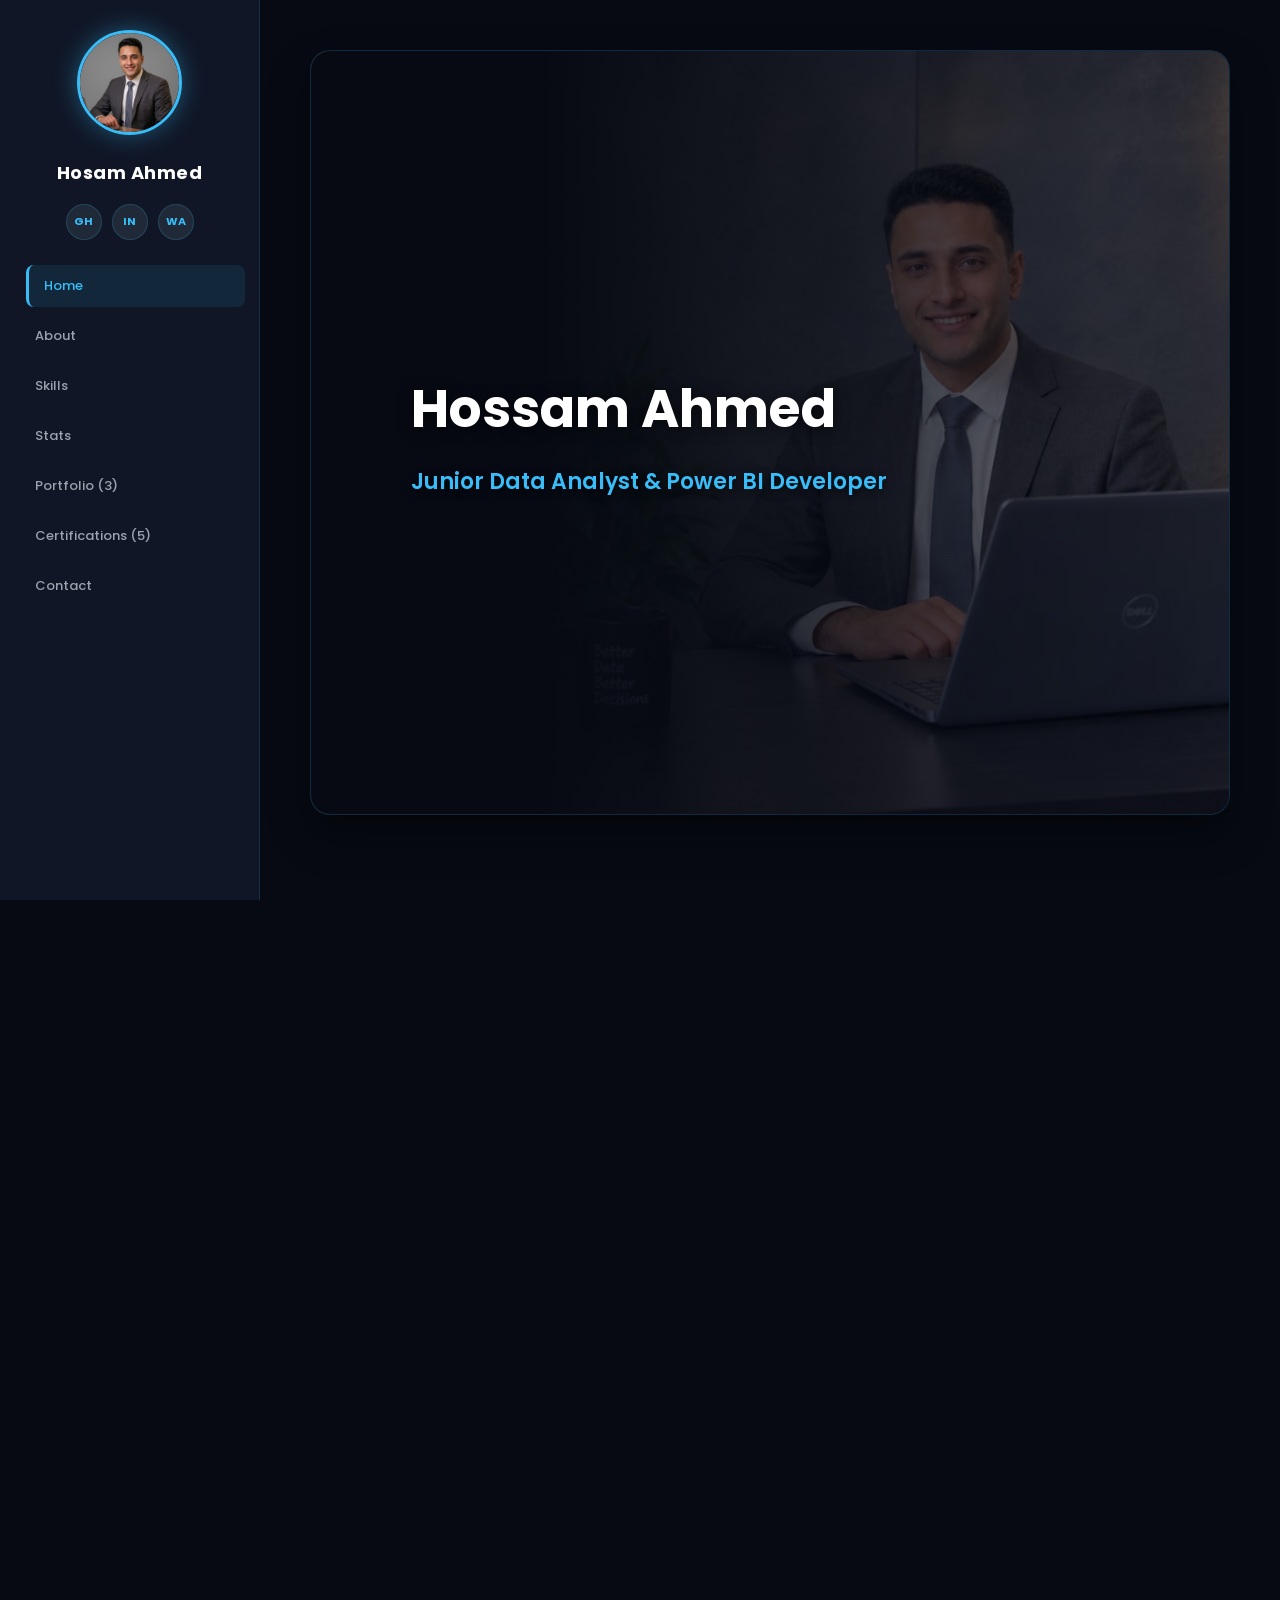
==== index.html @ 88d36d54 "Refactor styles and add animations to UI components Enhance styles and animations for header, hero s" ====
<!DOCTYPE html>
<html lang="en">
<head>
  <meta charset="utf-8">
  <meta name="viewport" content="width=device-width, initial-scale=1.0">
  <title>Hossam Ahmed | Junior Data Analyst</title>
  <link href="https://fonts.googleapis.com/css2?family=Poppins:wght@300;400;500;600;700&display=swap" rel="stylesheet">
  <style>
    *{ margin:0; padding:0; box-sizing:border-box; font-family:'Poppins', sans-serif; }
    html{ scroll-behavior: smooth; }
    body{ background:#070a13; color:#f3f4f6; line-height:1.7; overflow-x: hidden; }
    .container{ width:min(1100px, 90%); margin:auto; }
    
    /* Header / Sidebar with Glassmorphism */
    header{ position:fixed; left:0; top:0; width:260px; height:100vh; background:rgba(17, 24, 39, 0.95); backdrop-filter: blur(12px); padding:30px 20px; border-right:1px solid rgba(56, 189, 248, 0.15); z-index:100; overflow-y:auto; }
    .profile-img{ text-align:center; margin-bottom:15px; }
    .profile-img img{ width:105px; height:105px; border-radius:50%; object-fit:cover; border:3px solid #38bdf8; box-shadow: 0 0 25px rgba(56, 189, 248, 0.4); transition: transform 0.4s cubic-bezier(0.175, 0.885, 0.32, 1.275); animation: floatImg 4s ease-in-out infinite; }
    
    @keyframes floatImg {
      0%, 100% { transform: translateY(0); }
      50% { transform: translateY(-8px); }
    }

    h1.sitename{ font-size:18px; text-align:center; color:#fff; margin-bottom:15px; letter-spacing: 0.5px; }
    
    /* Social Links */
    .social-links{ display:flex; justify-content:center; gap:10px; margin-bottom:25px; }
    .social-links a{ width:36px; height:36px; background:#1f2937; color:#38bdf8; border-radius:50%; display:flex; align-items:center; justify-content:center; text-decoration:none; font-weight:bold; font-size:11px; transition:0.3s; border:1px solid rgba(56, 189, 248, 0.2); }
    .social-links a:hover{ background:#38bdf8; color:#070a13; transform: translateY(-4px) scale(1.1); box-shadow: 0 0 15px #38bdf8; }

    .navmenu ul{ list-style:none; }
    .navmenu li{ margin-bottom:8px; }
    .navmenu a{ display:block; color:#9ca3af; text-decoration:none; padding:10px 15px; border-radius:8px; transition:0.3s; font-size:13px; font-weight: 500; }
    .navmenu a:hover, .navmenu a.active{ background:rgba(56, 189, 248, 0.1); color:#38bdf8; transform: translateX(6px); border-left: 3px solid #38bdf8; }

    /* Main Content & Scroll Animations */
    main{ margin-left:260px; padding:50px; }
    section{ padding:70px 0; border-bottom:1px solid rgba(255, 255, 255, 0.05); opacity: 0; transform: translateY(50px); transition: opacity 1s cubic-bezier(0.16, 1, 0.3, 1), transform 1s cubic-bezier(0.16, 1, 0.3, 1); }
    section.visible { opacity: 1; transform: translateY(0); }
    
    h2.section-title{ font-size:34px; color:#fff; margin-bottom:10px; font-weight: 700; position: relative; display: inline-block; }
    h2.section-title::after { content: ''; position: absolute; left: 0; bottom: -5px; width: 50px; height: 3px; background: #38bdf8; border-radius: 2px; animation: pulseLine 2s infinite; }
    
    @keyframes pulseLine {
      0%, 100% { width: 50px; }
      50% { width: 90px; }
    }

    p.section-desc{ color:#9ca3af; margin-bottom:40px; font-size: 15px; }

    /* Interactive Hero Section with Mouse Parallax & Floating Elements */
    .hero{ min-height:85vh; display:flex; flex-direction:column; justify-content:center; position:relative; overflow:hidden; border-radius:20px; padding:60px; margin-bottom:30px; box-shadow: 0 20px 40px rgba(0,0,0,0.4); border: 1px solid rgba(56, 189, 248, 0.15); background: #0b1120; }
    .hero-bg{ position:absolute; inset:-20px; width:calc(100% + 40px); height:calc(100% + 40px); object-fit: cover; object-position: center right; opacity:0.65; z-index:1; transition: transform 0.2s ease-out; }
    .hero-overlay{ position:absolute; inset:0; background:linear-gradient(90deg, #070a13 25%, rgba(7,10,19,0.7) 60%, rgba(7,10,19,0.2)); z-index:2; }
    .hero .container{ position:relative; z-index:3; }
    .hero h2{ font-size:52px; color:#fff; margin-bottom:10px; font-weight: 700; text-shadow: 0 2px 15px rgba(0,0,0,0.6); animation: slideInLeft 1s ease; }
    .hero p{ font-size:22px; color:#38bdf8; font-weight:600; text-shadow: 0 2px 10px rgba(0,0,0,0.6); animation: slideInLeft 1.3s ease; }

    @keyframes slideInLeft {
      from { opacity: 0; transform: translateX(-40px); }
      to { opacity: 1; transform: translateX(0); }
    }

    /* Stats with Glow Effect */
    .stats-grid{ display:grid; grid-template-columns:repeat(4, 1fr); gap:20px; }
    .stat-box{ background:linear-gradient(145deg, #111827, #0d131f); padding:30px 20px; border-radius:16px; border:1px solid rgba(56, 189, 248, 0.1); text-align:center; transition: all 0.4s cubic-bezier(0.165, 0.84, 0.44, 1); box-shadow: 0 10px 30px rgba(0,0,0,0.2); position: relative; overflow: hidden; }
    .stat-box::before { content: ''; position: absolute; top: 0; left: -100%; width: 100%; height: 100%; background: linear-gradient(90deg, transparent, rgba(56, 189, 248, 0.1), transparent); transition: 0.5s; }
    .stat-box:hover::before { left: 100%; }
    .stat-box:hover{ transform: translateY(-8px) scale(1.02); border-color:#38bdf8; box-shadow: 0 15px 35px rgba(56, 189, 248, 0.3); }
    .stat-box h3{ font-size:40px; color:#38bdf8; margin-bottom:5px; font-weight: 700; text-shadow: 0 0 15px rgba(56, 189, 248, 0.4); }
    .stat-box p{ color:#9ca3af; font-size:13px; font-weight: 500; }

    /* Skills Section */
    .skills-grid{ display:grid; grid-template-columns:repeat(2, 1fr); gap:25px; }
    .skill-card{ background:#111827; padding:24px; border-radius:16px; border:1px solid rgba(56, 189, 248, 0.1); transition: all 0.3s ease; }
    .skill-card:hover{ transform: translateY(-5px); border-color: rgba(56, 189, 248, 0.5); box-shadow: 0 10px 30px rgba(56, 189, 248, 0.15); }
    .skill-header{ display:flex; justify-content:space-between; margin-bottom:10px; color:#fff; font-size:14px; font-weight:600; }
    .skill-bar{ width:100%; height:10px; background:#1f2937; border-radius:5px; overflow:hidden; position: relative; }
    .skill-progress{ height:100%; background: linear-gradient(90deg, #0ea5e9, #38bdf8, #818cf8); background-size: 200% 100%; border-radius:5px; width:0; transition: width 1.8s cubic-bezier(0.1, 0.9, 0.2, 1); animation: shimmerBar 3s infinite linear; box-shadow: 0 0 15px rgba(56, 189, 248, 0.6); }

    @keyframes shimmerBar {
      0% { background-position: 200% 0; }
      100% { background-position: -200% 0; }
    }

    /* Portfolio Cards with Mouse Glow */
    .portfolio-grid{ display:grid; grid-template-columns:repeat(3, 1fr); gap:25px; }
    .portfolio-item{ background:#111827; border-radius:16px; overflow:hidden; border:1px solid rgba(56, 189, 248, 0.1); transition: all 0.4s cubic-bezier(0.165, 0.84, 0.44, 1); position: relative; }
    .portfolio-item:hover{ transform: translateY(-12px) scale(1.02); border-color:#38bdf8; box-shadow: 0 25px 50px rgba(56, 189, 248, 0.25); }
    .portfolio-item img{ width:100%; height:190px; object-fit:cover; display:block; cursor:pointer; transition: transform 0.6s ease; }
    .portfolio-item:hover img{ transform: scale(1.1); }
    .portfolio-info{ padding:22px; }
    .portfolio-info h4{ font-size:18px; color:#fff; margin-bottom:8px; font-weight: 600; }
    .portfolio-info p{ color:#9ca3af; font-size:13px; margin-bottom:20px; }
    .toggle-case-btn{ background:linear-gradient(135deg, #0ea5e9, #38bdf8); color:#070a13; border:none; padding:10px 14px; border-radius:8px; cursor:pointer; font-weight:600; font-size:12px; width:100%; transition: all 0.3s ease; box-shadow: 0 4px 15px rgba(56, 189, 248, 0.2); }
    .toggle-case-btn:hover{ background:linear-gradient(135deg, #0284c7, #0ea5e9); transform: translateY(-2px); box-shadow: 0 6px 20px rgba(56, 189, 248, 0.5); }
    .case-details-box{ display:none; margin-top:14px; background:#161f33; padding:14px; border-radius:8px; font-size:12px; color:#e5e7eb; border-left: 3px solid #38bdf8; animation: fadeIn 0.5s ease; }
    .case-details-box.active{ display:block; }

    @keyframes fadeIn {
      from { opacity: 0; transform: translateY(-8px); }
      to { opacity: 1; transform: translateY(0); }
    }

    /* Certifications Cards */
    .cert-grid{ display:grid; grid-template-columns:repeat(2, 1fr); gap:20px; }
    .cert-card{ background:#111827; padding:22px; border-radius:16px; border:1px solid rgba(56, 189, 248, 0.1); transition: all 0.3s ease; }
    .cert-card:hover{ transform: translateY(-5px); border-color:#38bdf8; box-shadow: 0 10px 30px rgba(56, 189, 248, 0.15); }
    .cert-card h4{ color:#fff; font-size:16px; margin-bottom:6px; font-weight: 600; }
    .cert-card span{ color:#38bdf8; font-size:12px; font-weight: 500; }

    /* Contact Box */
    .contact-box{ background:linear-gradient(145deg, #111827, #0d131f); padding:45px; border-radius:20px; border:1px solid rgba(56, 189, 248, 0.2); text-align:center; transition: transform 0.4s ease; box-shadow: 0 15px 35px rgba(0,0,0,0.3); }
    .contact-box:hover{ transform: scale(1.01); border-color: #38bdf8; }
    .urgent-banner{ background:linear-gradient(135deg, #0284c7, #0ea5e9); color:#fff; padding:16px; border-radius:10px; margin-bottom:25px; font-weight:600; box-shadow: 0 5px 20px rgba(2, 132, 199, 0.4); animation: pulseGlow 3s infinite; }

    @keyframes pulseGlow {
      0% { box-shadow: 0 0 15px rgba(2, 132, 199, 0.4); }
      50% { box-shadow: 0 0 30px rgba(56, 189, 248, 0.8); }
      100% { box-shadow: 0 0 15px rgba(2, 132, 199, 0.4); }
    }

    .btn-whatsapp{ display:inline-block; background:linear-gradient(135deg, #16a34a, #22c55e); color:#fff; padding:14px 30px; border-radius:10px; text-decoration:none; font-weight:bold; margin-top:20px; transition: all 0.3s ease; box-shadow: 0 5px 20px rgba(34, 197, 94, 0.3); }
    .btn-whatsapp:hover{ background:linear-gradient(135deg, #15803d, #16a34a); transform: scale(1.06); box-shadow: 0 8px 30px rgba(34, 197, 94, 0.6); }

    @media(max-width:900px){
      header{ width:100%; height:auto; position:relative; }
      main{ margin-left:0; padding:20px; }
      .stats-grid, .portfolio-grid, .cert-grid, .skills-grid{ grid-template-columns:1fr; }
    }
  </style>
</head>
<body>

  <header>
    <div class="profile-img">
      <img src="assets/img/hossam.jpg.jpeg" alt="Hossam Ahmed">
    </div>
    <h1 class="sitename">Hosam Ahmed</h1>
    
    <!-- Social Links -->
    <div class="social-links">
      <a href="https://github.com/hossamahmed-data" target="_blank" title="GitHub">GH</a>
      <a href="https://www.linkedin.com/in/hosam-ahmed-6849103a7" target="_blank" title="LinkedIn">IN</a>
      <a href="https://wa.me/201099371851" target="_blank" title="WhatsApp">WA</a>
    </div>

    <nav class="navmenu">
      <ul>
        <li><a href="#hero" class="active">Home</a></li>
        <li><a href="#about">About</a></li>
        <li><a href="#skills">Skills</a></li>
        <li><a href="#stats">Stats</a></li>
        <li><a href="#portfolio">Portfolio (3)</a></li>
        <li><a href="#resume">Certifications (5)</a></li>
        <li><a href="#contact">Contact</a></li>
      </ul>
    </nav>
  </header>

  <main>
    <!-- Hero with Interactive Mouse Parallax Effect -->
    <section id="hero" class="hero visible" id="parallax-section">
      <img class="hero-bg" id="hero-bg-img" src="assets/img/hero-bg.jpeg.jpeg" alt="Hero Background">
      <div class="hero-overlay"></div>
      <div class="container">
        <h2>Hossam Ahmed</h2>
        <p>Junior Data Analyst & Power BI Developer</p>
      </div>
    </section>

    <!-- About -->
    <section id="about">
      <div class="container">
        <h2 class="section-title">About Me</h2>
        <p class="section-desc">Passionate Data Analyst dedicated to transforming complex datasets into clear, actionable business insights.</p>
        <p style="color:#9ca3af;">Location: <strong>Tanta, Gharbia, Egypt</strong> | Status: <strong>Available for Freelance</strong></p>
      </div>
    </section>

    <!-- Skills Section with Smooth Bar Animation -->
    <section id="skills">
      <div class="container">
        <h2 class="section-title">Technical Skills</h2>
        <p class="section-desc">Core analytical tools and competencies used for data modeling and reporting.</p>
        
        <div class="skills-grid">
          <div class="skill-card">
            <div class="skill-header"><span>Power BI & DAX</span><span>95%</span></div>
            <div class="skill-bar"><div class="skill-progress" data-width="95%"></div></div>
          </div>
          <div class="skill-card">
            <div class="skill-header"><span>Excel & Power Query</span><span>90%</span></div>
            <div class="skill-bar"><div class="skill-progress" data-width="90%"></div></div>
          </div>
          <div class="skill-card">
            <div class="skill-header"><span>SQL & Database Management</span><span>85%</span></div>
            <div class="skill-bar"><div class="skill-progress" data-width="85%"></div></div>
          </div>
          <div class="skill-card">
            <div class="skill-header"><span>Data Modeling & Star Schema</span><span>85%</span></div>
            <div class="skill-bar"><div class="skill-progress" data-width="85%"></div></div>
          </div>
        </div>
      </div>
    </section>

    <!-- Stats with Number Counters -->
    <section id="stats">
      <div class="container">
        <div class="stats-grid">
          <div class="stat-box">
            <h3 class="counter" data-target="3">0</h3>
            <p>Data Projects</p>
          </div>
          <div class="stat-box">
            <h3 class="counter" data-target="5">0</h3>
            <p>Certifications</p>
          </div>
          <div class="stat-box">
            <h3 class="counter" data-target="180">0</h3>
            <p>Training Hours</p>
          </div>
          <div class="stat-box">
            <h3 class="counter" data-target="5">0</h3>
            <p>Core Technologies</p>
          </div>
        </div>
      </div>
    </section>

    <!-- Portfolio (3 Projects) -->
    <section id="portfolio">
      <div class="container">
        <h2 class="section-title">Portfolio (3 Projects)</h2>
        <p class="section-desc">Click the button below each project to reveal the problem solved and client value.</p>
        
        <div class="portfolio-grid">
          <!-- Project 1 -->
          <div class="portfolio-item">
            <img src="assets/img/project1.jpg.jpeg" alt="Project 1">
            <div class="portfolio-info">
              <h4>Superstore Sales Dashboard</h4>
              <p>Power BI report utilizing Star Schema and DAX measures.</p>
              <button class="toggle-case-btn" onclick="toggleCase('c1')">🔍 View Solution & Value</button>
              <div id="c1" class="case-details-box">
                <p><strong>Problem:</strong> Strong top-line sales masked hidden profit-drainers and discounts.</p>
                <p style="margin-top:5px;"><strong>Client Value:</strong> Gained visibility to reallocate marketing budgets and focus on high-margin products.</p>
              </div>
            </div>
          </div>

          <!-- Project 2 -->
          <div class="portfolio-item">
            <img src="assets/img/project2.jpg.jpeg" alt="Project 2">
            <div class="portfolio-info">
              <h4>HR Attrition Intelligence</h4>
              <p>Workforce analytics dashboard monitoring turnover rates.</p>
              <button class="toggle-case-btn" onclick="toggleCase('c2')">🔍 View Solution & Value</button>
              <div id="c2" class="case-details-box">
                <p><strong>Problem:</strong> Uncovered unexpected resignation spikes in technical departments.</p>
                <p style="margin-top:5px;"><strong>Client Value:</strong> Equipped management with retention and promotion strategies.</p>
              </div>
            </div>
          </div>

          <!-- Project 3 -->
          <div class="portfolio-item">
            <img src="assets/img/project3.jpg.jpeg" alt="Project 3">
            <div class="portfolio-info">
              <h4>Supply Chain Logistics</h4>
              <p>Operations dashboard tracking lead times and shipping delays.</p>
              <button class="toggle-case-btn" onclick="toggleCase('c3')">🔍 View Solution & Value</button>
              <div id="c3" class="case-details-box">
                <p><strong>Problem:</strong> Unpredictable transit times causing customer dissatisfaction.</p>
                <p style="margin-top:5px;"><strong>Client Value:</strong> Optimized carrier allocation and reduced fulfillment cycle times.</p>
              </div>
            </div>
          </div>
        </div>
      </div>
    </section>

    <!-- Certifications (5 Total) -->
    <section id="resume">
      <div class="container">
        <h2 class="section-title">Professional Certifications (5 Total)</h2>
        <div class="cert-grid">
          <div class="cert-card">
            <h4>1. Data Fundamentals Digital Badge</h4>
            <span>IBM SkillsBuild (Credly) - Aug 2026</span>
          </div>
          <div class="cert-card">
            <h4>2. Oracle Database & SQL Foundations</h4>
            <span>Oracle Certified Professional</span>
          </div>
          <div class="cert-card">
            <h4>3. InnovEgypt & Reloop Project</h4>
            <span>Entrepreneurship Training Program</span>
          </div>
          <div class="cert-card">
            <h4>4. Data Analysis Training Program</h4>
            <span>DEPI Initiative</span>
          </div>
          <div class="cert-card">
            <h4>5. Advanced Business Analytics</h4>
            <span>Professional Training Track</span>
          </div>
        </div>
      </div>
    </section>

    <!-- Contact -->
    <section id="contact">
      <div class="container">
        <div class="contact-box">
          <div class="urgent-banner">
            🚀 Want to solve your business problem and start working together right now? Send me a message instantly on WhatsApp!
          </div>
          <h2 style="color:#fff; margin-bottom:10px;">Let's Work Together</h2>
          <p style="color:#9ca3af;">Location: Tanta, Gharbia, Egypt</p>
          <a href="https://wa.me/201099371851" target="_blank" class="btn-whatsapp">Chat on WhatsApp Now</a>
        </div>
      </div>
    </section>
  </main>

  <script>
    function toggleCase(id) {
      const box = document.getElementById(id);
      if (box) {
        box.classList.toggle('active');
      }
    }

    // Mouse Parallax Effect on Hero Section
    const heroSection = document.getElementById('parallax-section');
    const heroImg = document.getElementById('hero-bg-img');
    
    if(heroSection && heroImg) {
      heroSection.addEventListener('mousemove', (e) => {
        const rect = heroSection.getBoundingClientRect();
        const x = (e.clientX - rect.left) / heroSection.clientWidth - 0.5;
        const y = (e.clientY - rect.top) / heroSection.clientHeight - 0.5;
        heroImg.style.transform = `scale(1.08) translate(${x * 15}px, ${y * 15}px)`;
      });
      heroSection.addEventListener('mouseleave', () => {
        heroImg.style.transform = 'scale(1.02) translate(0, 0)';
      });
    }

    // Scroll Animations, Counters & Skill Bars Observer
    const observer = new IntersectionObserver((entries, observer) => {
      entries.forEach(entry => {
        if(entry.isIntersecting){
          entry.target.classList.add('visible');
          
          // Trigger Number Counters
          if(entry.target.id === 'stats') {
            document.querySelectorAll('.counter').forEach(counter => {
              const target = +counter.getAttribute('data-target');
              let count = 0;
              const speed = target / 35;
              const updateCount = () => {
                count += speed;
                if(count < target) {
                  count
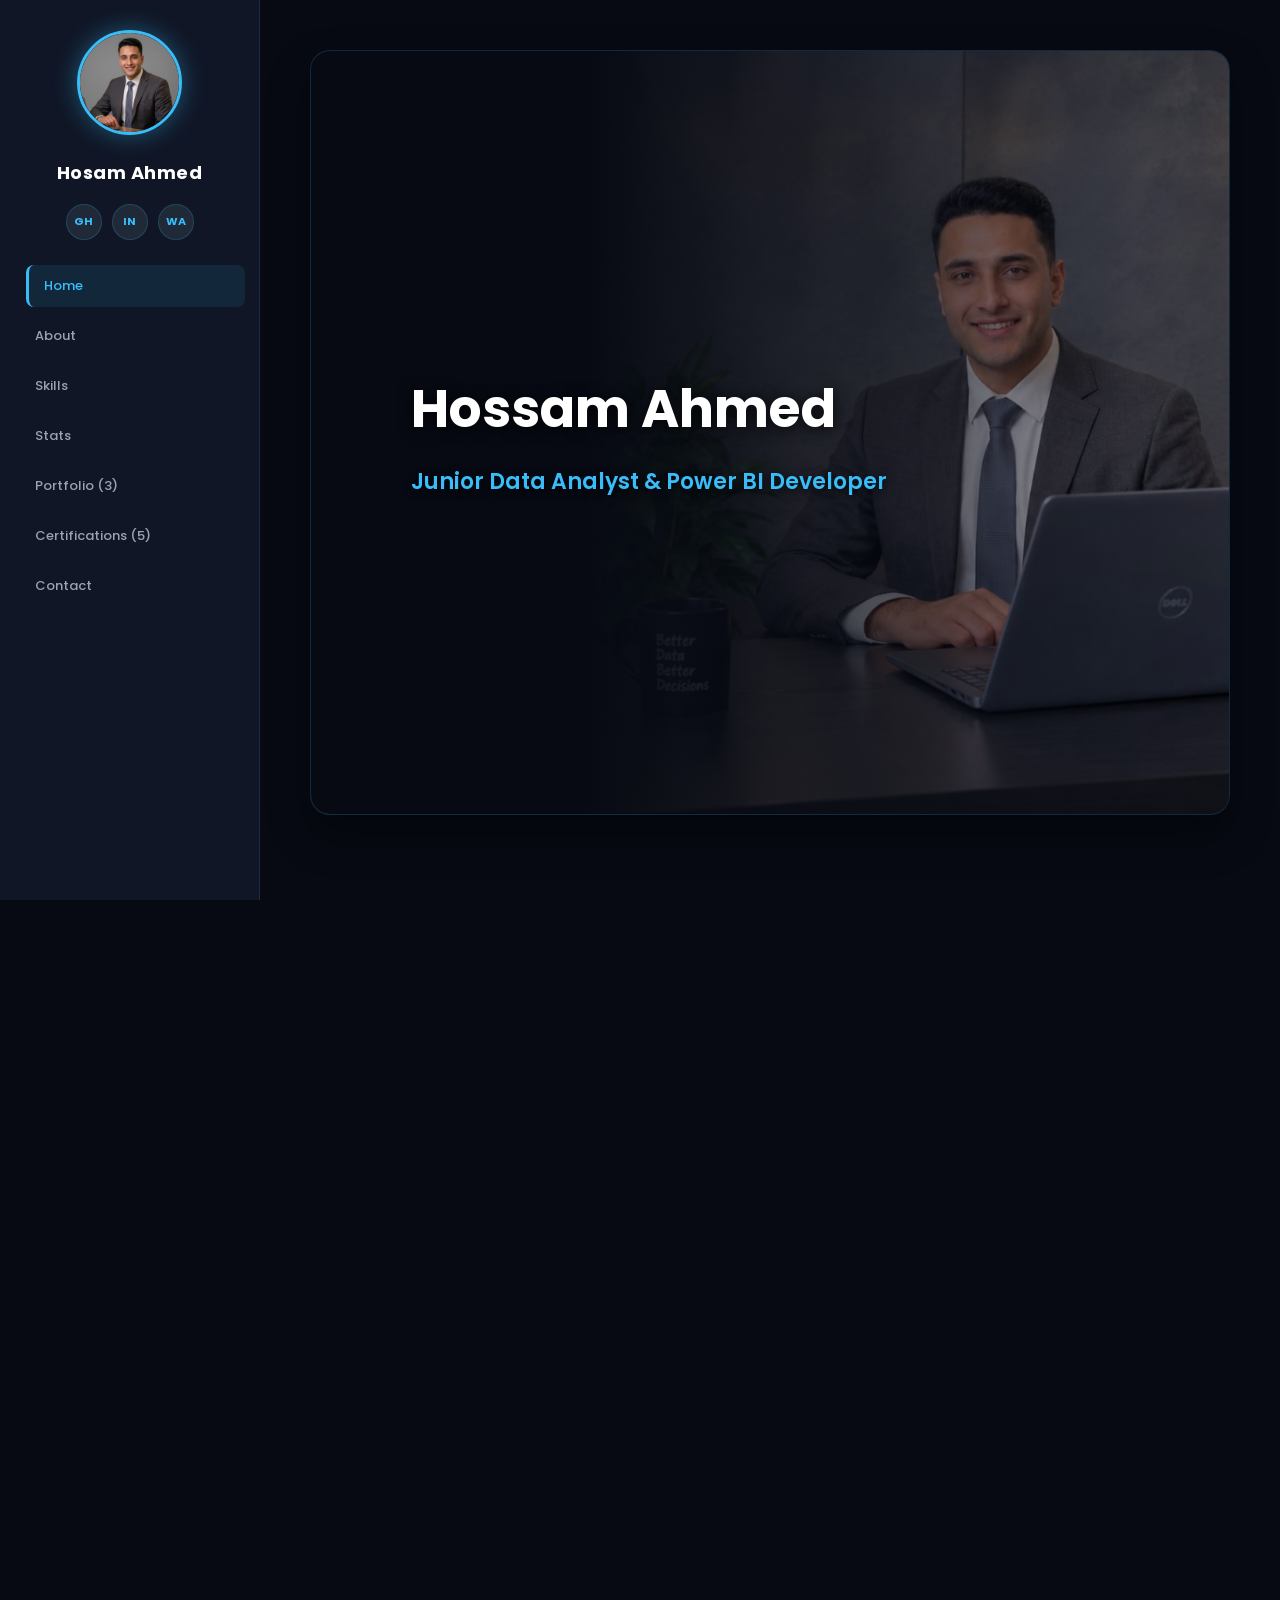
==== commit e697b785: "Refactor hero section for improved visibility and effects" ====
--- a/index.html
+++ b/index.html
@@ -48,13 +48,13 @@
 
     p.section-desc{ color:#9ca3af; margin-bottom:40px; font-size: 15px; }
 
-    /* Interactive Hero Section with Mouse Parallax & Floating Elements */
+    /* Fixed Hero Section - Clear Photo Visibility & No Black Box */
     .hero{ min-height:85vh; display:flex; flex-direction:column; justify-content:center; position:relative; overflow:hidden; border-radius:20px; padding:60px; margin-bottom:30px; box-shadow: 0 20px 40px rgba(0,0,0,0.4); border: 1px solid rgba(56, 189, 248, 0.15); background: #0b1120; }
-    .hero-bg{ position:absolute; inset:-20px; width:calc(100% + 40px); height:calc(100% + 40px); object-fit: cover; object-position: center right; opacity:0.65; z-index:1; transition: transform 0.2s ease-out; }
-    .hero-overlay{ position:absolute; inset:0; background:linear-gradient(90deg, #070a13 25%, rgba(7,10,19,0.7) 60%, rgba(7,10,19,0.2)); z-index:2; }
+    .hero-bg{ position:absolute; inset:0; width:100%; height:100%; object-fit: cover; object-position: center; opacity:0.85; z-index:1; transition: transform 0.2s ease-out; }
+    .hero-overlay{ position:absolute; inset:0; background:linear-gradient(90deg, #070a13 30%, rgba(7,10,19,0.55) 70%, rgba(7,10,19,0.1)); z-index:2; }
     .hero .container{ position:relative; z-index:3; }
-    .hero h2{ font-size:52px; color:#fff; margin-bottom:10px; font-weight: 700; text-shadow: 0 2px 15px rgba(0,0,0,0.6); animation: slideInLeft 1s ease; }
-    .hero p{ font-size:22px; color:#38bdf8; font-weight:600; text-shadow: 0 2px 10px rgba(0,0,0,0.6); animation: slideInLeft 1.3s ease; }
+    .hero h2{ font-size:52px; color:#fff; margin-bottom:10px; font-weight: 700; text-shadow: 0 2px 15px rgba(0,0,0,0.8); animation: slideInLeft 1s ease; }
+    .hero p{ font-size:22px; color:#38bdf8; font-weight:600; text-shadow: 0 2px 10px rgba(0,0,0,0.8); animation: slideInLeft 1.3s ease; }
 
     @keyframes slideInLeft {
       from { opacity: 0; transform: translateX(-40px); }
@@ -83,7 +83,7 @@
       100% { background-position: -200% 0; }
     }
 
-    /* Portfolio Cards with Mouse Glow */
+    /* Portfolio Cards */
     .portfolio-grid{ display:grid; grid-template-columns:repeat(3, 1fr); gap:25px; }
     .portfolio-item{ background:#111827; border-radius:16px; overflow:hidden; border:1px solid rgba(56, 189, 248, 0.1); transition: all 0.4s cubic-bezier(0.165, 0.84, 0.44, 1); position: relative; }
     .portfolio-item:hover{ transform: translateY(-12px) scale(1.02); border-color:#38bdf8; box-shadow: 0 25px 50px rgba(56, 189, 248, 0.25); }
@@ -159,9 +159,11 @@
   </header>
 
   <main>
-    <!-- Hero with Interactive Mouse Parallax Effect -->
-    <section id="hero" class="hero visible" id="parallax-section">
-      <img class="hero-bg" id="hero-bg-img" src="assets/img/hero-bg.jpeg.jpeg" alt="Hero Background">
+    <!-- Hero with Fixed Parallax & Clear Background Visibility -->
+    <section id="hero" class="hero visible">
+      <div id="parallax-section" style="position:absolute; inset:0; z-index:1; overflow:hidden;">
+        <img class="hero-bg" id="hero-bg-img" src="assets/img/hero-bg.jpeg.jpeg" alt="Hero Background">
+      </div>
       <div class="hero-overlay"></div>
       <div class="container">
         <h2>Hossam Ahmed</h2>
@@ -333,19 +335,19 @@
       }
     }
 
-    // Mouse Parallax Effect on Hero Section
-    const heroSection = document.getElementById('parallax-section');
+    // Mouse Parallax Effect on Hero Section Background
+    const parallaxWrap = document.getElementById('parallax-section');
     const heroImg = document.getElementById('hero-bg-img');
     
-    if(heroSection && heroImg) {
-      heroSection.addEventListener('mousemove', (e) => {
-        const rect = heroSection.getBoundingClientRect();
-        const x = (e.clientX - rect.left) / heroSection.clientWidth - 0.5;
-        const y = (e.clientY - rect.top) / heroSection.clientHeight - 0.5;
-        heroImg.style.transform = `scale(1.08) translate(${x * 15}px, ${y * 15}px)`;
+    if(parallaxWrap && heroImg) {
+      parallaxWrap.addEventListener('mousemove', (e) => {
+        const rect = parallaxWrap.getBoundingClientRect();
+        const x = (e.clientX - rect.left) / parallaxWrap.clientWidth - 0.5;
+        const y = (e.clientY - rect.top) / parallaxWrap.clientHeight - 0.5;
+        heroImg.style.transform = `scale(1.08) translate(${x * 20}px, ${y * 20}px)`;
       });
-      heroSection.addEventListener('mouseleave', () => {
-        heroImg.style.transform = 'scale(1.02) translate(0, 0)';
+      parallaxWrap.addEventListener('mouseleave', () => {
+        heroImg.style.transform = 'scale(1) translate(0, 0)';
       });
     }
 
@@ -363,5 +365,3 @@
               const speed = target / 35;
               const updateCount = () => {
                 count += speed;
-                if(count < target) {
-                  count
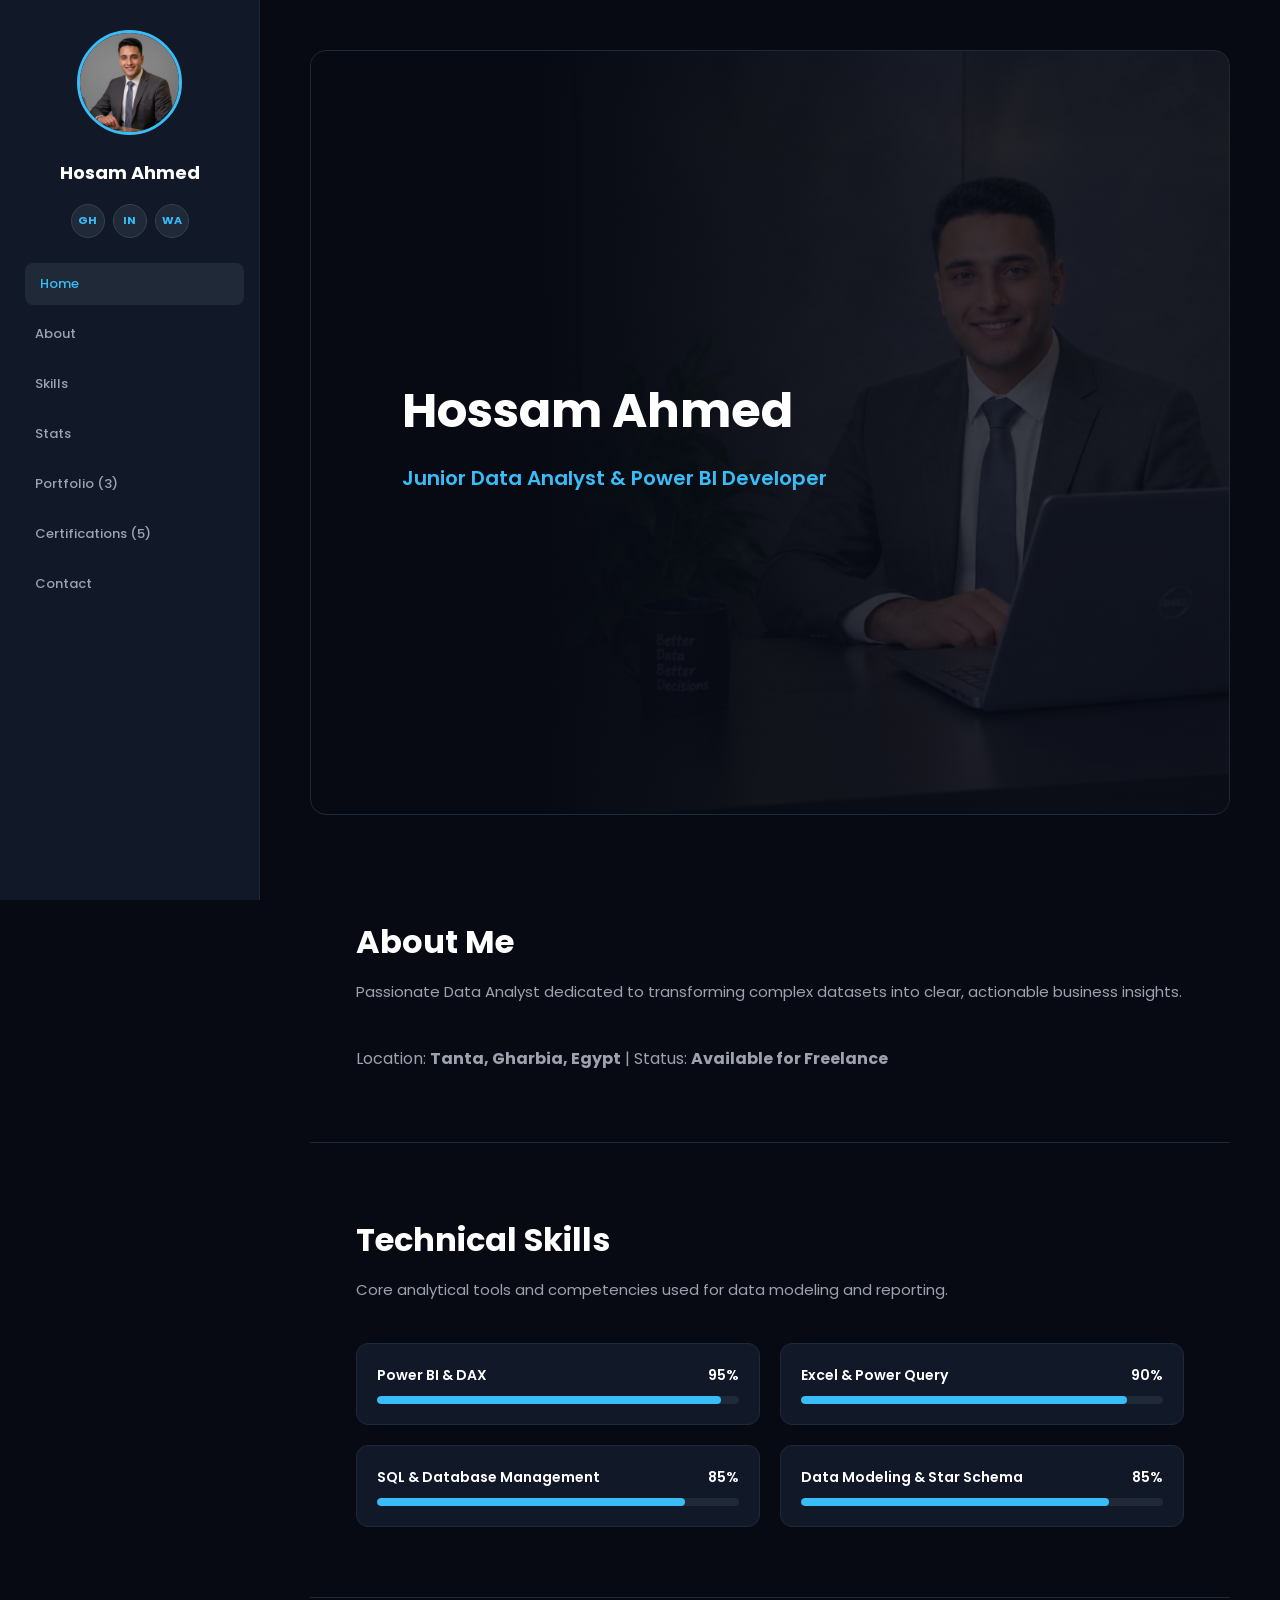
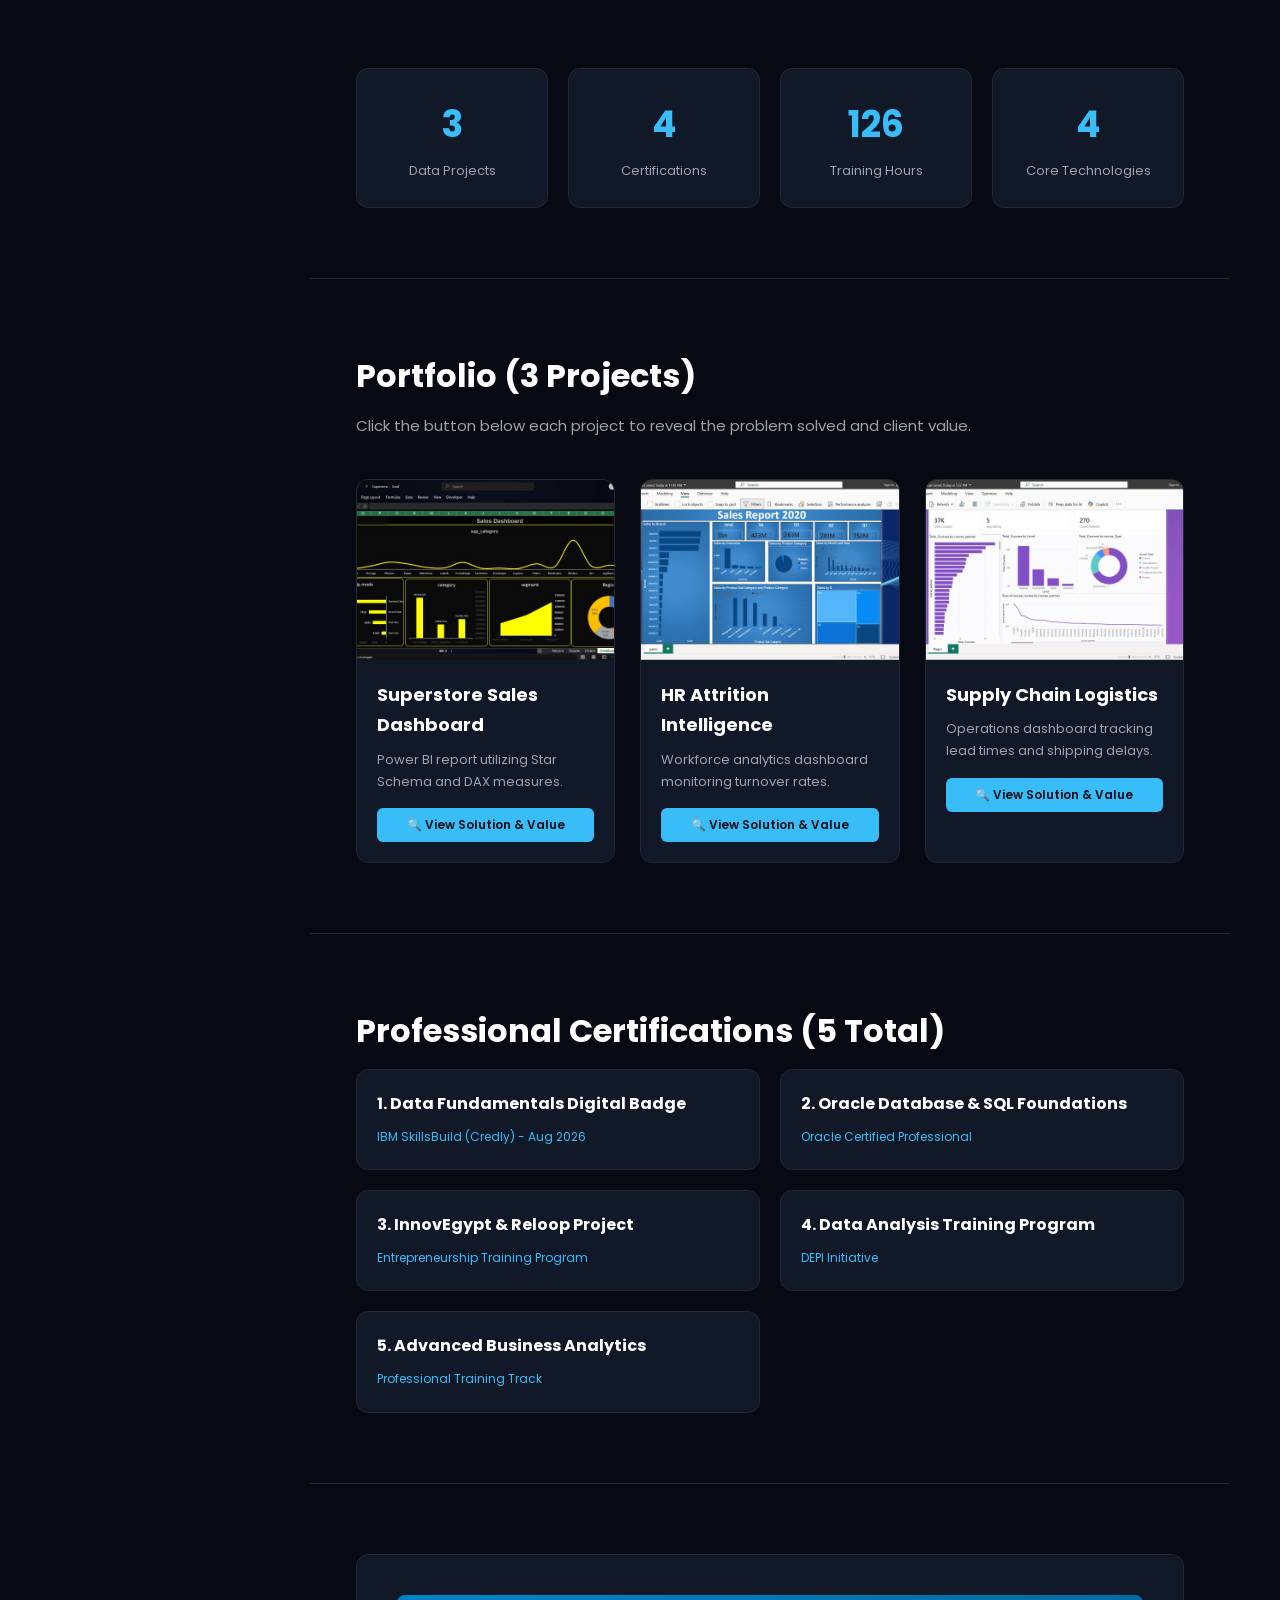
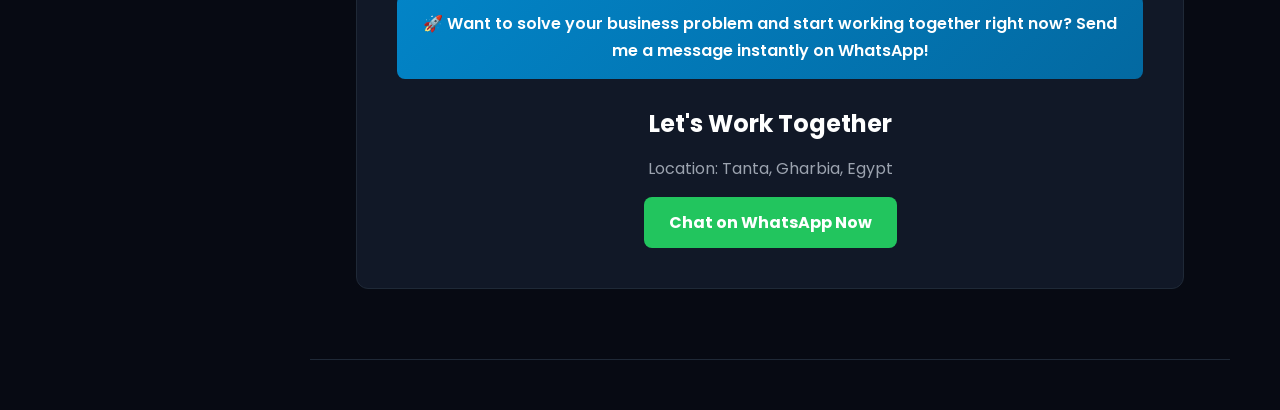
==== commit 2d8b0aab: "Update header, hero, and section styles Refactor styles and structure for improved layout and respon" ====
--- a/index.html
+++ b/index.html
@@ -11,117 +11,80 @@
     body{ background:#070a13; color:#f3f4f6; line-height:1.7; overflow-x: hidden; }
     .container{ width:min(1100px, 90%); margin:auto; }
     
-    /* Header / Sidebar with Glassmorphism */
-    header{ position:fixed; left:0; top:0; width:260px; height:100vh; background:rgba(17, 24, 39, 0.95); backdrop-filter: blur(12px); padding:30px 20px; border-right:1px solid rgba(56, 189, 248, 0.15); z-index:100; overflow-y:auto; }
+    /* Header / Sidebar */
+    header{ position:fixed; left:0; top:0; width:260px; height:100vh; background:#111827; padding:30px 20px; border-right:1px solid #1f2937; z-index:100; overflow-y:auto; }
     .profile-img{ text-align:center; margin-bottom:15px; }
-    .profile-img img{ width:105px; height:105px; border-radius:50%; object-fit:cover; border:3px solid #38bdf8; box-shadow: 0 0 25px rgba(56, 189, 248, 0.4); transition: transform 0.4s cubic-bezier(0.175, 0.885, 0.32, 1.275); animation: floatImg 4s ease-in-out infinite; }
-    
-    @keyframes floatImg {
-      0%, 100% { transform: translateY(0); }
-      50% { transform: translateY(-8px); }
-    }
-
-    h1.sitename{ font-size:18px; text-align:center; color:#fff; margin-bottom:15px; letter-spacing: 0.5px; }
+    .profile-img img{ width:105px; height:105px; border-radius:50%; object-fit:cover; border:3px solid #38bdf8; transition: transform 0.3s ease; }
+    .profile-img img:hover{ transform: scale(1.05); }
+    h1.sitename{ font-size:18px; text-align:center; color:#fff; margin-bottom:15px; }
     
     /* Social Links */
-    .social-links{ display:flex; justify-content:center; gap:10px; margin-bottom:25px; }
-    .social-links a{ width:36px; height:36px; background:#1f2937; color:#38bdf8; border-radius:50%; display:flex; align-items:center; justify-content:center; text-decoration:none; font-weight:bold; font-size:11px; transition:0.3s; border:1px solid rgba(56, 189, 248, 0.2); }
-    .social-links a:hover{ background:#38bdf8; color:#070a13; transform: translateY(-4px) scale(1.1); box-shadow: 0 0 15px #38bdf8; }
+    .social-links{ display:flex; justify-content:center; gap:8px; margin-bottom:25px; }
+    .social-links a{ width:34px; height:34px; background:#1f2937; color:#38bdf8; border-radius:50%; display:flex; align-items:center; justify-content:center; text-decoration:none; font-weight:bold; font-size:11px; transition:0.3s; border:1px solid #374151; }
+    .social-links a:hover{ background:#38bdf8; color:#070a13; transform: translateY(-3px); }
 
     .navmenu ul{ list-style:none; }
     .navmenu li{ margin-bottom:8px; }
     .navmenu a{ display:block; color:#9ca3af; text-decoration:none; padding:10px 15px; border-radius:8px; transition:0.3s; font-size:13px; font-weight: 500; }
-    .navmenu a:hover, .navmenu a.active{ background:rgba(56, 189, 248, 0.1); color:#38bdf8; transform: translateX(6px); border-left: 3px solid #38bdf8; }
+    .navmenu a:hover, .navmenu a.active{ background:#1f2937; color:#38bdf8; transform: translateX(5px); }
 
     /* Main Content & Scroll Animations */
     main{ margin-left:260px; padding:50px; }
-    section{ padding:70px 0; border-bottom:1px solid rgba(255, 255, 255, 0.05); opacity: 0; transform: translateY(50px); transition: opacity 1s cubic-bezier(0.16, 1, 0.3, 1), transform 1s cubic-bezier(0.16, 1, 0.3, 1); }
+    section{ padding:70px 0; border-bottom:1px solid #1f2937; opacity: 0; transform: translateY(30px); transition: opacity 0.8s ease-out, transform 0.8s ease-out; }
     section.visible { opacity: 1; transform: translateY(0); }
     
-    h2.section-title{ font-size:34px; color:#fff; margin-bottom:10px; font-weight: 700; position: relative; display: inline-block; }
-    h2.section-title::after { content: ''; position: absolute; left: 0; bottom: -5px; width: 50px; height: 3px; background: #38bdf8; border-radius: 2px; animation: pulseLine 2s infinite; }
-    
-    @keyframes pulseLine {
-      0%, 100% { width: 50px; }
-      50% { width: 90px; }
-    }
-
+    h2.section-title{ font-size:32px; color:#fff; margin-bottom:10px; font-weight: 700; position: relative; }
     p.section-desc{ color:#9ca3af; margin-bottom:40px; font-size: 15px; }
 
-    /* Fixed Hero Section - Clear Photo Visibility & No Black Box */
-    .hero{ min-height:85vh; display:flex; flex-direction:column; justify-content:center; position:relative; overflow:hidden; border-radius:20px; padding:60px; margin-bottom:30px; box-shadow: 0 20px 40px rgba(0,0,0,0.4); border: 1px solid rgba(56, 189, 248, 0.15); background: #0b1120; }
-    .hero-bg{ position:absolute; inset:0; width:100%; height:100%; object-fit: cover; object-position: center; opacity:0.85; z-index:1; transition: transform 0.2s ease-out; }
-    .hero-overlay{ position:absolute; inset:0; background:linear-gradient(90deg, #070a13 30%, rgba(7,10,19,0.55) 70%, rgba(7,10,19,0.1)); z-index:2; }
+    /* Hero Section - Clean & Stable Background */
+    .hero{ min-height:85vh; display:flex; flex-direction:column; justify-content:center; position:relative; overflow:hidden; border-radius:16px; padding:50px; margin-bottom:30px; background:#111827; border:1px solid #1f2937; }
+    .hero-bg{ position:absolute; inset:0; width:100%; height:100%; object-fit: cover; object-position: center; opacity:0.6; z-index:1; }
+    .hero-overlay{ position:absolute; inset:0; background:linear-gradient(90deg, #070a13 25%, rgba(7,10,19,0.65) 75%); z-index:2; }
     .hero .container{ position:relative; z-index:3; }
-    .hero h2{ font-size:52px; color:#fff; margin-bottom:10px; font-weight: 700; text-shadow: 0 2px 15px rgba(0,0,0,0.8); animation: slideInLeft 1s ease; }
-    .hero p{ font-size:22px; color:#38bdf8; font-weight:600; text-shadow: 0 2px 10px rgba(0,0,0,0.8); animation: slideInLeft 1.3s ease; }
-
-    @keyframes slideInLeft {
-      from { opacity: 0; transform: translateX(-40px); }
-      to { opacity: 1; transform: translateX(0); }
-    }
-
-    /* Stats with Glow Effect */
+    .hero h2{ font-size:48px; color:#fff; margin-bottom:10px; font-weight: 700; }
+    .hero p{ font-size:20px; color:#38bdf8; font-weight:600; }
+
+    /* Stats */
     .stats-grid{ display:grid; grid-template-columns:repeat(4, 1fr); gap:20px; }
-    .stat-box{ background:linear-gradient(145deg, #111827, #0d131f); padding:30px 20px; border-radius:16px; border:1px solid rgba(56, 189, 248, 0.1); text-align:center; transition: all 0.4s cubic-bezier(0.165, 0.84, 0.44, 1); box-shadow: 0 10px 30px rgba(0,0,0,0.2); position: relative; overflow: hidden; }
-    .stat-box::before { content: ''; position: absolute; top: 0; left: -100%; width: 100%; height: 100%; background: linear-gradient(90deg, transparent, rgba(56, 189, 248, 0.1), transparent); transition: 0.5s; }
-    .stat-box:hover::before { left: 100%; }
-    .stat-box:hover{ transform: translateY(-8px) scale(1.02); border-color:#38bdf8; box-shadow: 0 15px 35px rgba(56, 189, 248, 0.3); }
-    .stat-box h3{ font-size:40px; color:#38bdf8; margin-bottom:5px; font-weight: 700; text-shadow: 0 0 15px rgba(56, 189, 248, 0.4); }
-    .stat-box p{ color:#9ca3af; font-size:13px; font-weight: 500; }
+    .stat-box{ background:#111827; padding:25px; border-radius:12px; border:1px solid #1f2937; text-align:center; transition: transform 0.3s, border-color 0.3s; }
+    .stat-box:hover{ transform: translateY(-5px); border-color:#38bdf8; }
+    .stat-box h3{ font-size:36px; color:#38bdf8; margin-bottom:5px; font-weight: 700; }
+    .stat-box p{ color:#9ca3af; font-size:13px; }
 
     /* Skills Section */
-    .skills-grid{ display:grid; grid-template-columns:repeat(2, 1fr); gap:25px; }
-    .skill-card{ background:#111827; padding:24px; border-radius:16px; border:1px solid rgba(56, 189, 248, 0.1); transition: all 0.3s ease; }
-    .skill-card:hover{ transform: translateY(-5px); border-color: rgba(56, 189, 248, 0.5); box-shadow: 0 10px 30px rgba(56, 189, 248, 0.15); }
-    .skill-header{ display:flex; justify-content:space-between; margin-bottom:10px; color:#fff; font-size:14px; font-weight:600; }
-    .skill-bar{ width:100%; height:10px; background:#1f2937; border-radius:5px; overflow:hidden; position: relative; }
-    .skill-progress{ height:100%; background: linear-gradient(90deg, #0ea5e9, #38bdf8, #818cf8); background-size: 200% 100%; border-radius:5px; width:0; transition: width 1.8s cubic-bezier(0.1, 0.9, 0.2, 1); animation: shimmerBar 3s infinite linear; box-shadow: 0 0 15px rgba(56, 189, 248, 0.6); }
-
-    @keyframes shimmerBar {
-      0% { background-position: 200% 0; }
-      100% { background-position: -200% 0; }
-    }
-
-    /* Portfolio Cards */
+    .skills-grid{ display:grid; grid-template-columns:repeat(2, 1fr); gap:20px; }
+    .skill-card{ background:#111827; padding:20px; border-radius:12px; border:1px solid #1f2937; transition: transform 0.3s; }
+    .skill-card:hover{ transform: translateY(-3px); }
+    .skill-header{ display:flex; justify-content:space-between; margin-bottom:8px; color:#fff; font-size:14px; font-weight:600; }
+    .skill-bar{ width:100%; height:8px; background:#1f2937; border-radius:4px; overflow:hidden; }
+    .skill-progress{ height:100%; background:#38bdf8; border-radius:4px; width:0; transition: width 1.5s ease-in-out; }
+
+    /* Portfolio (3 Projects) */
     .portfolio-grid{ display:grid; grid-template-columns:repeat(3, 1fr); gap:25px; }
-    .portfolio-item{ background:#111827; border-radius:16px; overflow:hidden; border:1px solid rgba(56, 189, 248, 0.1); transition: all 0.4s cubic-bezier(0.165, 0.84, 0.44, 1); position: relative; }
-    .portfolio-item:hover{ transform: translateY(-12px) scale(1.02); border-color:#38bdf8; box-shadow: 0 25px 50px rgba(56, 189, 248, 0.25); }
-    .portfolio-item img{ width:100%; height:190px; object-fit:cover; display:block; cursor:pointer; transition: transform 0.6s ease; }
-    .portfolio-item:hover img{ transform: scale(1.1); }
-    .portfolio-info{ padding:22px; }
-    .portfolio-info h4{ font-size:18px; color:#fff; margin-bottom:8px; font-weight: 600; }
-    .portfolio-info p{ color:#9ca3af; font-size:13px; margin-bottom:20px; }
-    .toggle-case-btn{ background:linear-gradient(135deg, #0ea5e9, #38bdf8); color:#070a13; border:none; padding:10px 14px; border-radius:8px; cursor:pointer; font-weight:600; font-size:12px; width:100%; transition: all 0.3s ease; box-shadow: 0 4px 15px rgba(56, 189, 248, 0.2); }
-    .toggle-case-btn:hover{ background:linear-gradient(135deg, #0284c7, #0ea5e9); transform: translateY(-2px); box-shadow: 0 6px 20px rgba(56, 189, 248, 0.5); }
-    .case-details-box{ display:none; margin-top:14px; background:#161f33; padding:14px; border-radius:8px; font-size:12px; color:#e5e7eb; border-left: 3px solid #38bdf8; animation: fadeIn 0.5s ease; }
+    .portfolio-item{ background:#111827; border-radius:12px; overflow:hidden; border:1px solid #1f2937; transition: transform 0.3s, box-shadow 0.3s; }
+    .portfolio-item:hover{ transform: translateY(-6px); box-shadow: 0 10px 20px rgba(56, 189, 248, 0.1); }
+    .portfolio-item img{ width:100%; height:180px; object-fit:cover; display:block; cursor:pointer; transition: transform 0.5s; }
+    .portfolio-item img:hover{ transform: scale(1.05); }
+    .portfolio-info{ padding:20px; }
+    .portfolio-info h4{ font-size:18px; color:#fff; margin-bottom:8px; }
+    .portfolio-info p{ color:#9ca3af; font-size:13px; margin-bottom:15px; }
+    .toggle-case-btn{ background:#38bdf8; color:#0b0f19; border:none; padding:8px 12px; border-radius:6px; cursor:pointer; font-weight:600; font-size:12px; width:100%; transition: background 0.3s; }
+    .toggle-case-btn:hover{ background:#0ea5e9; }
+    .case-details-box{ display:none; margin-top:12px; background:#1f2937; padding:12px; border-radius:6px; font-size:12px; color:#e5e7eb; }
     .case-details-box.active{ display:block; }
 
-    @keyframes fadeIn {
-      from { opacity: 0; transform: translateY(-8px); }
-      to { opacity: 1; transform: translateY(0); }
-    }
-
-    /* Certifications Cards */
+    /* Certifications */
     .cert-grid{ display:grid; grid-template-columns:repeat(2, 1fr); gap:20px; }
-    .cert-card{ background:#111827; padding:22px; border-radius:16px; border:1px solid rgba(56, 189, 248, 0.1); transition: all 0.3s ease; }
-    .cert-card:hover{ transform: translateY(-5px); border-color:#38bdf8; box-shadow: 0 10px 30px rgba(56, 189, 248, 0.15); }
-    .cert-card h4{ color:#fff; font-size:16px; margin-bottom:6px; font-weight: 600; }
-    .cert-card span{ color:#38bdf8; font-size:12px; font-weight: 500; }
-
-    /* Contact Box */
-    .contact-box{ background:linear-gradient(145deg, #111827, #0d131f); padding:45px; border-radius:20px; border:1px solid rgba(56, 189, 248, 0.2); text-align:center; transition: transform 0.4s ease; box-shadow: 0 15px 35px rgba(0,0,0,0.3); }
-    .contact-box:hover{ transform: scale(1.01); border-color: #38bdf8; }
-    .urgent-banner{ background:linear-gradient(135deg, #0284c7, #0ea5e9); color:#fff; padding:16px; border-radius:10px; margin-bottom:25px; font-weight:600; box-shadow: 0 5px 20px rgba(2, 132, 199, 0.4); animation: pulseGlow 3s infinite; }
-
-    @keyframes pulseGlow {
-      0% { box-shadow: 0 0 15px rgba(2, 132, 199, 0.4); }
-      50% { box-shadow: 0 0 30px rgba(56, 189, 248, 0.8); }
-      100% { box-shadow: 0 0 15px rgba(2, 132, 199, 0.4); }
-    }
-
-    .btn-whatsapp{ display:inline-block; background:linear-gradient(135deg, #16a34a, #22c55e); color:#fff; padding:14px 30px; border-radius:10px; text-decoration:none; font-weight:bold; margin-top:20px; transition: all 0.3s ease; box-shadow: 0 5px 20px rgba(34, 197, 94, 0.3); }
-    .btn-whatsapp:hover{ background:linear-gradient(135deg, #15803d, #16a34a); transform: scale(1.06); box-shadow: 0 8px 30px rgba(34, 197, 94, 0.6); }
+    .cert-card{ background:#111827; padding:20px; border-radius:12px; border:1px solid #1f2937; transition: transform 0.3s; }
+    .cert-card:hover{ transform: translateY(-3px); border-color:#38bdf8; }
+    .cert-card h4{ color:#fff; font-size:16px; margin-bottom:5px; }
+    .cert-card span{ color:#38bdf8; font-size:12px; }
+
+    /* Contact */
+    .contact-box{ background:#111827; padding:40px; border-radius:12px; border:1px solid #1f2937; text-align:center; }
+    .urgent-banner{ background:linear-gradient(135deg, #0284c7, #0369a1); color:#fff; padding:15px; border-radius:8px; margin-bottom:25px; font-weight:600; }
+    .btn-whatsapp{ display:inline-block; background:#22c55e; color:#fff; padding:12px 25px; border-radius:8px; text-decoration:none; font-weight:bold; margin-top:15px; transition: transform 0.3s; }
+    .btn-whatsapp:hover{ transform: scale(1.05); }
 
     @media(max-width:900px){
       header{ width:100%; height:auto; position:relative; }
@@ -159,11 +122,9 @@
   </header>
 
   <main>
-    <!-- Hero with Fixed Parallax & Clear Background Visibility -->
+    <!-- Hero Section -->
     <section id="hero" class="hero visible">
-      <div id="parallax-section" style="position:absolute; inset:0; z-index:1; overflow:hidden;">
-        <img class="hero-bg" id="hero-bg-img" src="assets/img/hero-bg.jpeg.jpeg" alt="Hero Background">
-      </div>
+      <img class="hero-bg" src="assets/img/hero-bg.jpeg.jpeg" alt="Hero Background">
       <div class="hero-overlay"></div>
       <div class="container">
         <h2>Hossam Ahmed</h2>
@@ -180,7 +141,7 @@
       </div>
     </section>
 
-    <!-- Skills Section with Smooth Bar Animation -->
+    <!-- Skills Section -->
     <section id="skills">
       <div class="container">
         <h2 class="section-title">Technical Skills</h2>
@@ -207,7 +168,7 @@
       </div>
     </section>
 
-    <!-- Stats with Number Counters -->
+    <!-- Stats -->
     <section id="stats">
       <div class="container">
         <div class="stats-grid">
@@ -335,24 +296,8 @@
       }
     }
 
-    // Mouse Parallax Effect on Hero Section Background
-    const parallaxWrap = document.getElementById('parallax-section');
-    const heroImg = document.getElementById('hero-bg-img');
-    
-    if(parallaxWrap && heroImg) {
-      parallaxWrap.addEventListener('mousemove', (e) => {
-        const rect = parallaxWrap.getBoundingClientRect();
-        const x = (e.clientX - rect.left) / parallaxWrap.clientWidth - 0.5;
-        const y = (e.clientY - rect.top) / parallaxWrap.clientHeight - 0.5;
-        heroImg.style.transform = `scale(1.08) translate(${x * 20}px, ${y * 20}px)`;
-      });
-      parallaxWrap.addEventListener('mouseleave', () => {
-        heroImg.style.transform = 'scale(1) translate(0, 0)';
-      });
-    }
-
     // Scroll Animations, Counters & Skill Bars Observer
-    const observer = new IntersectionObserver((entries, observer) => {
+    const observer = new IntersectionObserver((entries) => {
       entries.forEach(entry => {
         if(entry.isIntersecting){
           entry.target.classList.add('visible');
@@ -362,6 +307,33 @@
             document.querySelectorAll('.counter').forEach(counter => {
               const target = +counter.getAttribute('data-target');
               let count = 0;
-              const speed = target / 35;
+              const speed = target / 30;
               const updateCount = () => {
                 count += speed;
+                if(count < target) {
+                  counter.innerText = Math.ceil(count);
+                  setTimeout(updateCount, 40);
+                } else {
+                  counter.innerText = target;
+                }
+              };
+              updateCount();
+            });
+          }
+
+          // Trigger Skill Bars
+          if(entry.target.id === 'skills') {
+            document.querySelectorAll('.skill-progress').forEach(bar => {
+              bar.style.width = bar.getAttribute('data-width');
+            });
+          }
+        }
+      });
+    }, { threshold: 0.15 });
+
+    document.querySelectorAll('section').forEach(section => {
+      observer.observe(section);
+    });
+  </script>
+</body>
+</html>
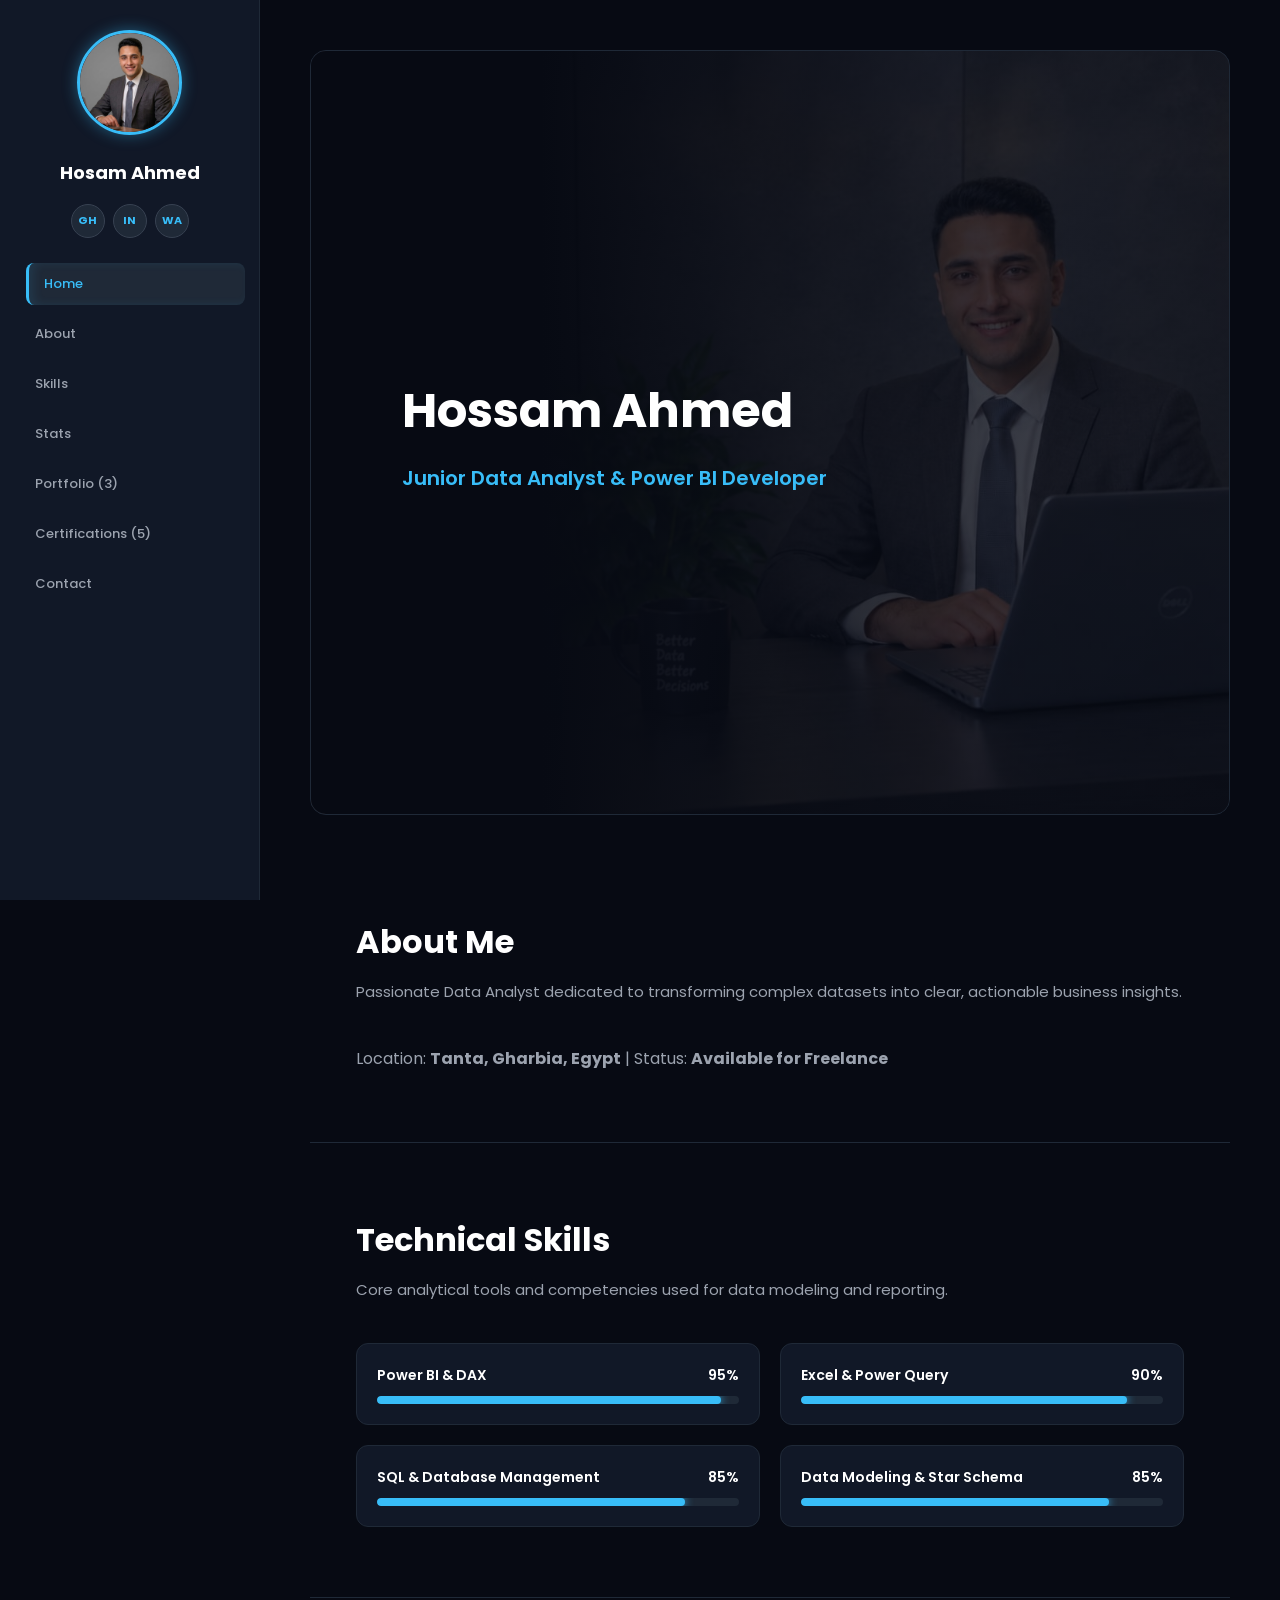
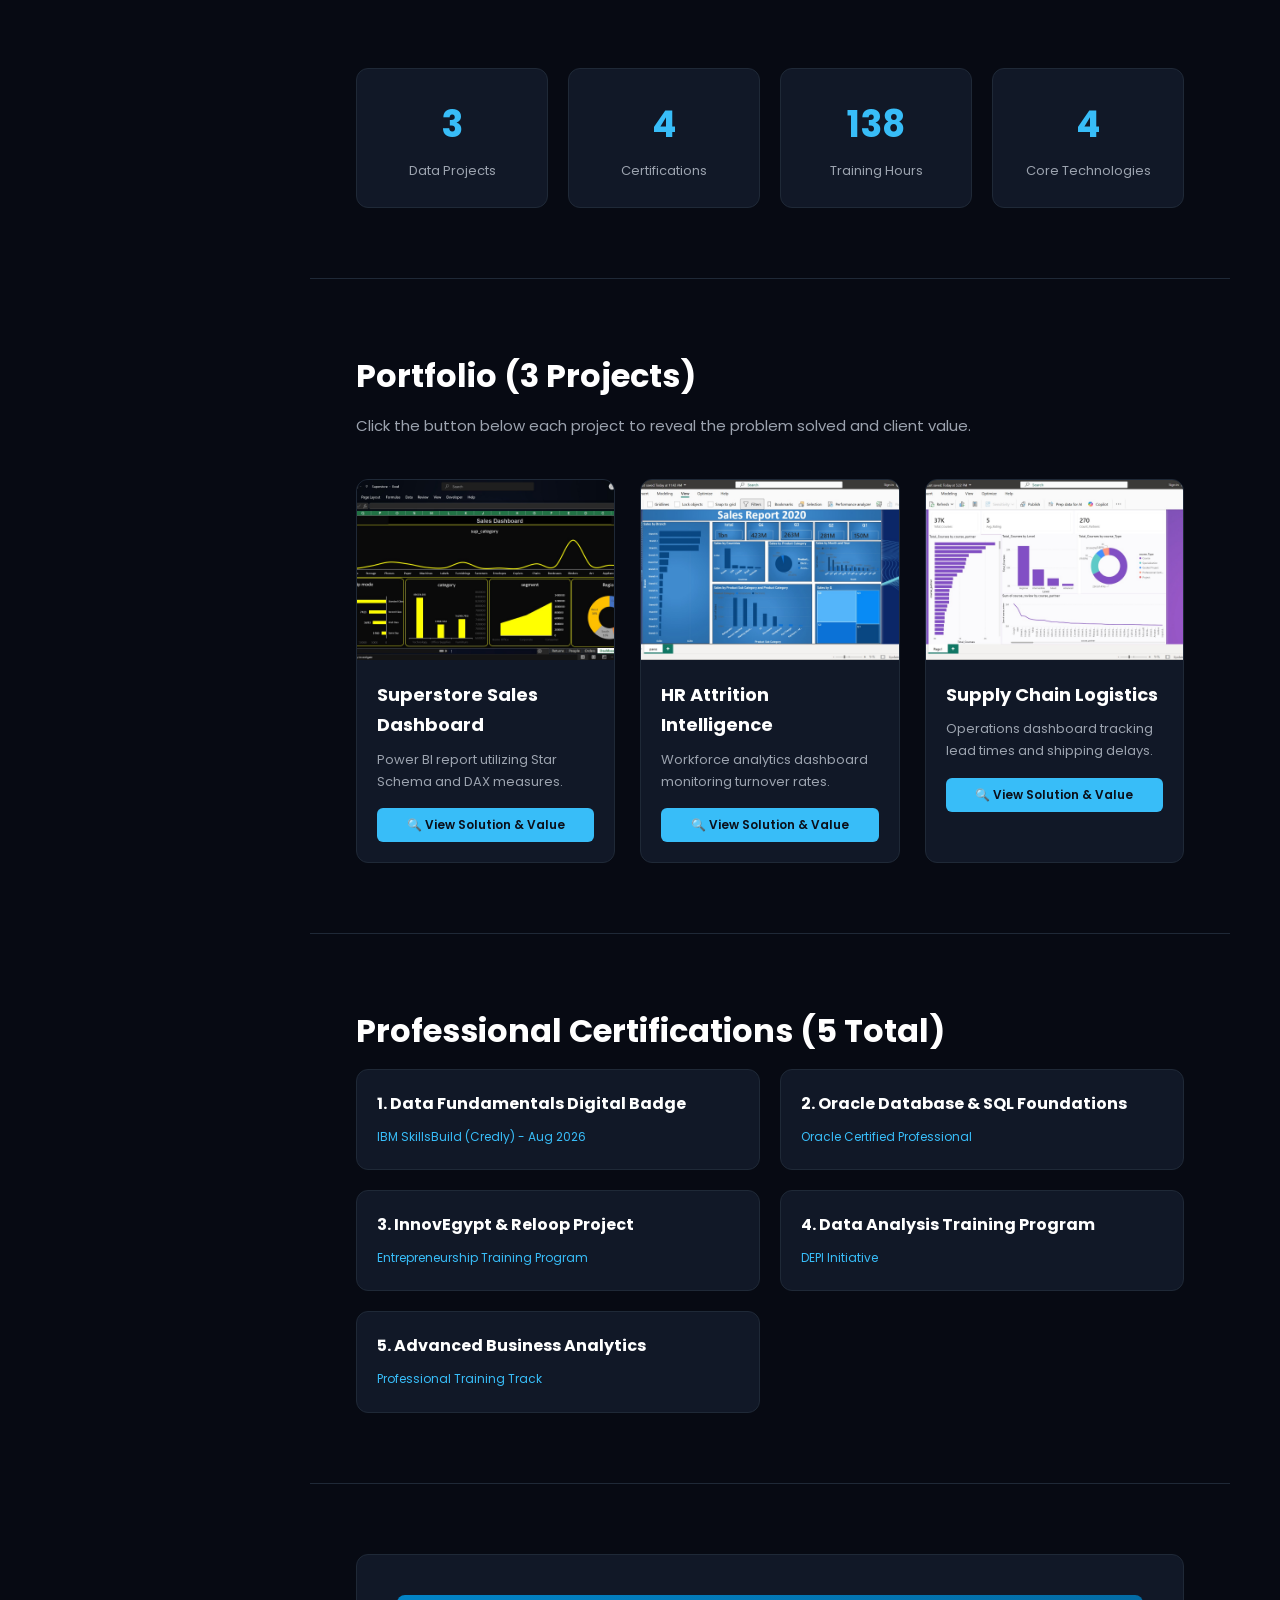
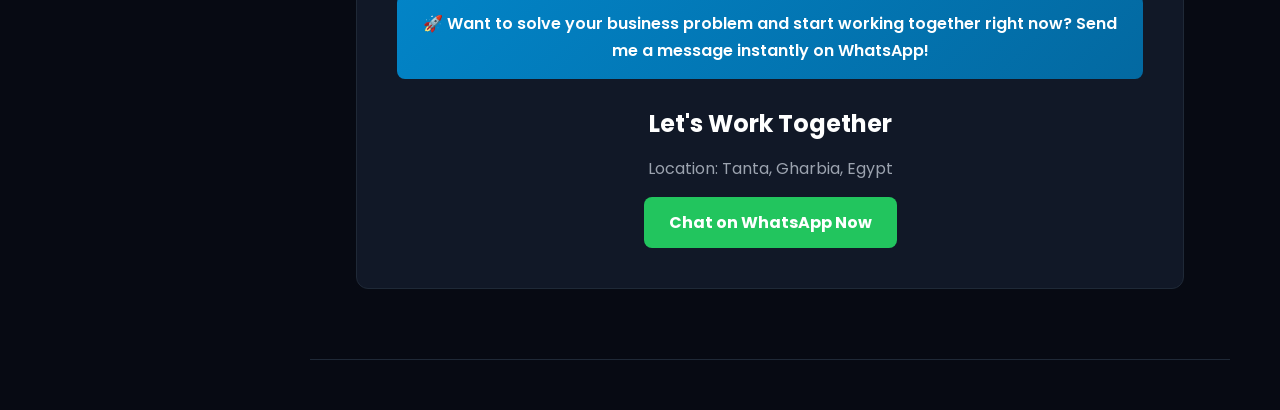
==== commit ecdb19b1: "Enhance CSS effects with glow and transition animations" ====
--- a/index.html
+++ b/index.html
@@ -13,20 +13,27 @@
     
     /* Header / Sidebar */
     header{ position:fixed; left:0; top:0; width:260px; height:100vh; background:#111827; padding:30px 20px; border-right:1px solid #1f2937; z-index:100; overflow-y:auto; }
+    
+    /* Profile Image Auto Floating Animation */
     .profile-img{ text-align:center; margin-bottom:15px; }
-    .profile-img img{ width:105px; height:105px; border-radius:50%; object-fit:cover; border:3px solid #38bdf8; transition: transform 0.3s ease; }
-    .profile-img img:hover{ transform: scale(1.05); }
+    .profile-img img{ width:105px; height:105px; border-radius:50%; object-fit:cover; border:3px solid #38bdf8; box-shadow: 0 0 15px rgba(56, 189, 248, 0.4); animation: floatProfile 3.5s ease-in-out infinite; }
+    
+    @keyframes floatProfile {
+      0%, 100% { transform: translateY(0); box-shadow: 0 0 15px rgba(56, 189, 248, 0.4); }
+      50% { transform: translateY(-7px); box-shadow: 0 0 25px rgba(56, 189, 248, 0.8); }
+    }
+
     h1.sitename{ font-size:18px; text-align:center; color:#fff; margin-bottom:15px; }
     
     /* Social Links */
     .social-links{ display:flex; justify-content:center; gap:8px; margin-bottom:25px; }
     .social-links a{ width:34px; height:34px; background:#1f2937; color:#38bdf8; border-radius:50%; display:flex; align-items:center; justify-content:center; text-decoration:none; font-weight:bold; font-size:11px; transition:0.3s; border:1px solid #374151; }
-    .social-links a:hover{ background:#38bdf8; color:#070a13; transform: translateY(-3px); }
+    .social-links a:hover{ background:#38bdf8; color:#070a13; transform: translateY(-3px) scale(1.1); box-shadow: 0 0 10px #38bdf8; }
 
     .navmenu ul{ list-style:none; }
     .navmenu li{ margin-bottom:8px; }
     .navmenu a{ display:block; color:#9ca3af; text-decoration:none; padding:10px 15px; border-radius:8px; transition:0.3s; font-size:13px; font-weight: 500; }
-    .navmenu a:hover, .navmenu a.active{ background:#1f2937; color:#38bdf8; transform: translateX(5px); }
+    .navmenu a:hover, .navmenu a.active{ background:#1f2937; color:#38bdf8; transform: translateX(6px); border-left: 3px solid #38bdf8; box-shadow: inset 5px 0 10px rgba(56, 189, 248, 0.1); }
 
     /* Main Content & Scroll Animations */
     main{ margin-left:260px; padding:50px; }
@@ -36,55 +43,57 @@
     h2.section-title{ font-size:32px; color:#fff; margin-bottom:10px; font-weight: 700; position: relative; }
     p.section-desc{ color:#9ca3af; margin-bottom:40px; font-size: 15px; }
 
-    /* Hero Section - Clean & Stable Background */
-    .hero{ min-height:85vh; display:flex; flex-direction:column; justify-content:center; position:relative; overflow:hidden; border-radius:16px; padding:50px; margin-bottom:30px; background:#111827; border:1px solid #1f2937; }
+    /* Hero Section */
+    .hero{ min-height:85vh; display:flex; flex-direction:column; justify-content:center; position:relative; overflow:hidden; border-radius:16px; padding:50px; margin-bottom:30px; background:#111827; border:1px solid #1f2937; transition: 0.3s; }
+    .hero:hover { box-shadow: 0 0 30px rgba(56, 189, 248, 0.15); }
     .hero-bg{ position:absolute; inset:0; width:100%; height:100%; object-fit: cover; object-position: center; opacity:0.6; z-index:1; }
     .hero-overlay{ position:absolute; inset:0; background:linear-gradient(90deg, #070a13 25%, rgba(7,10,19,0.65) 75%); z-index:2; }
     .hero .container{ position:relative; z-index:3; }
     .hero h2{ font-size:48px; color:#fff; margin-bottom:10px; font-weight: 700; }
     .hero p{ font-size:20px; color:#38bdf8; font-weight:600; }
 
-    /* Stats */
+    /* Stats with Glow Hover Effect */
     .stats-grid{ display:grid; grid-template-columns:repeat(4, 1fr); gap:20px; }
-    .stat-box{ background:#111827; padding:25px; border-radius:12px; border:1px solid #1f2937; text-align:center; transition: transform 0.3s, border-color 0.3s; }
-    .stat-box:hover{ transform: translateY(-5px); border-color:#38bdf8; }
+    .stat-box{ background:#111827; padding:25px; border-radius:12px; border:1px solid #1f2937; text-align:center; transition: all 0.4s ease; position: relative; overflow: hidden; }
+    .stat-box:hover{ transform: translateY(-6px); border-color:#38bdf8; box-shadow: 0 0 25px rgba(56, 189, 248, 0.4); background: linear-gradient(145deg, #111827, #162238); }
     .stat-box h3{ font-size:36px; color:#38bdf8; margin-bottom:5px; font-weight: 700; }
     .stat-box p{ color:#9ca3af; font-size:13px; }
 
-    /* Skills Section */
+    /* Skills Section with Glow Hover */
     .skills-grid{ display:grid; grid-template-columns:repeat(2, 1fr); gap:20px; }
-    .skill-card{ background:#111827; padding:20px; border-radius:12px; border:1px solid #1f2937; transition: transform 0.3s; }
-    .skill-card:hover{ transform: translateY(-3px); }
+    .skill-card{ background:#111827; padding:20px; border-radius:12px; border:1px solid #1f2937; transition: all 0.4s ease; }
+    .skill-card:hover{ transform: translateY(-5px); border-color:#38bdf8; box-shadow: 0 0 25px rgba(56, 189, 248, 0.35); background: linear-gradient(145deg, #111827, #162238); }
     .skill-header{ display:flex; justify-content:space-between; margin-bottom:8px; color:#fff; font-size:14px; font-weight:600; }
     .skill-bar{ width:100%; height:8px; background:#1f2937; border-radius:4px; overflow:hidden; }
-    .skill-progress{ height:100%; background:#38bdf8; border-radius:4px; width:0; transition: width 1.5s ease-in-out; }
-
-    /* Portfolio (3 Projects) */
+    .skill-progress{ height:100%; background:#38bdf8; border-radius:4px; width:0; transition: width 1.5s ease-in-out; box-shadow: 0 0 10px #38bdf8; }
+
+    /* Portfolio (3 Projects) with Glow Hover */
     .portfolio-grid{ display:grid; grid-template-columns:repeat(3, 1fr); gap:25px; }
-    .portfolio-item{ background:#111827; border-radius:12px; overflow:hidden; border:1px solid #1f2937; transition: transform 0.3s, box-shadow 0.3s; }
-    .portfolio-item:hover{ transform: translateY(-6px); box-shadow: 0 10px 20px rgba(56, 189, 248, 0.1); }
+    .portfolio-item{ background:#111827; border-radius:12px; overflow:hidden; border:1px solid #1f2937; transition: all 0.4s ease; }
+    .portfolio-item:hover{ transform: translateY(-8px); border-color:#38bdf8; box-shadow: 0 0 30px rgba(56, 189, 248, 0.4); background: linear-gradient(145deg, #111827, #162238); }
     .portfolio-item img{ width:100%; height:180px; object-fit:cover; display:block; cursor:pointer; transition: transform 0.5s; }
-    .portfolio-item img:hover{ transform: scale(1.05); }
+    .portfolio-item:hover img{ transform: scale(1.06); }
     .portfolio-info{ padding:20px; }
     .portfolio-info h4{ font-size:18px; color:#fff; margin-bottom:8px; }
     .portfolio-info p{ color:#9ca3af; font-size:13px; margin-bottom:15px; }
-    .toggle-case-btn{ background:#38bdf8; color:#0b0f19; border:none; padding:8px 12px; border-radius:6px; cursor:pointer; font-weight:600; font-size:12px; width:100%; transition: background 0.3s; }
-    .toggle-case-btn:hover{ background:#0ea5e9; }
+    .toggle-case-btn{ background:#38bdf8; color:#0b0f19; border:none; padding:8px 12px; border-radius:6px; cursor:pointer; font-weight:600; font-size:12px; width:100%; transition: 0.3s; }
+    .toggle-case-btn:hover{ background:#0ea5e9; box-shadow: 0 0 10px #38bdf8; }
     .case-details-box{ display:none; margin-top:12px; background:#1f2937; padding:12px; border-radius:6px; font-size:12px; color:#e5e7eb; }
     .case-details-box.active{ display:block; }
 
-    /* Certifications */
+    /* Certifications with Glow Hover */
     .cert-grid{ display:grid; grid-template-columns:repeat(2, 1fr); gap:20px; }
-    .cert-card{ background:#111827; padding:20px; border-radius:12px; border:1px solid #1f2937; transition: transform 0.3s; }
-    .cert-card:hover{ transform: translateY(-3px); border-color:#38bdf8; }
+    .cert-card{ background:#111827; padding:20px; border-radius:12px; border:1px solid #1f2937; transition: all 0.4s ease; }
+    .cert-card:hover{ transform: translateY(-5px); border-color:#38bdf8; box-shadow: 0 0 25px rgba(56, 189, 248, 0.35); background: linear-gradient(145deg, #111827, #162238); }
     .cert-card h4{ color:#fff; font-size:16px; margin-bottom:5px; }
     .cert-card span{ color:#38bdf8; font-size:12px; }
 
     /* Contact */
-    .contact-box{ background:#111827; padding:40px; border-radius:12px; border:1px solid #1f2937; text-align:center; }
+    .contact-box{ background:#111827; padding:40px; border-radius:12px; border:1px solid #1f2937; text-align:center; transition: 0.4s; }
+    .contact-box:hover { box-shadow: 0 0 30px rgba(56, 189, 248, 0.25); border-color: #38bdf8; }
     .urgent-banner{ background:linear-gradient(135deg, #0284c7, #0369a1); color:#fff; padding:15px; border-radius:8px; margin-bottom:25px; font-weight:600; }
-    .btn-whatsapp{ display:inline-block; background:#22c55e; color:#fff; padding:12px 25px; border-radius:8px; text-decoration:none; font-weight:bold; margin-top:15px; transition: transform 0.3s; }
-    .btn-whatsapp:hover{ transform: scale(1.05); }
+    .btn-whatsapp{ display:inline-block; background:#22c55e; color:#fff; padding:12px 25px; border-radius:8px; text-decoration:none; font-weight:bold; margin-top:15px; transition: 0.3s; }
+    .btn-whatsapp:hover{ transform: scale(1.05); box-shadow: 0 0 20px #22c55e; }
 
     @media(max-width:900px){
       header{ width:100%; height:auto; position:relative; }
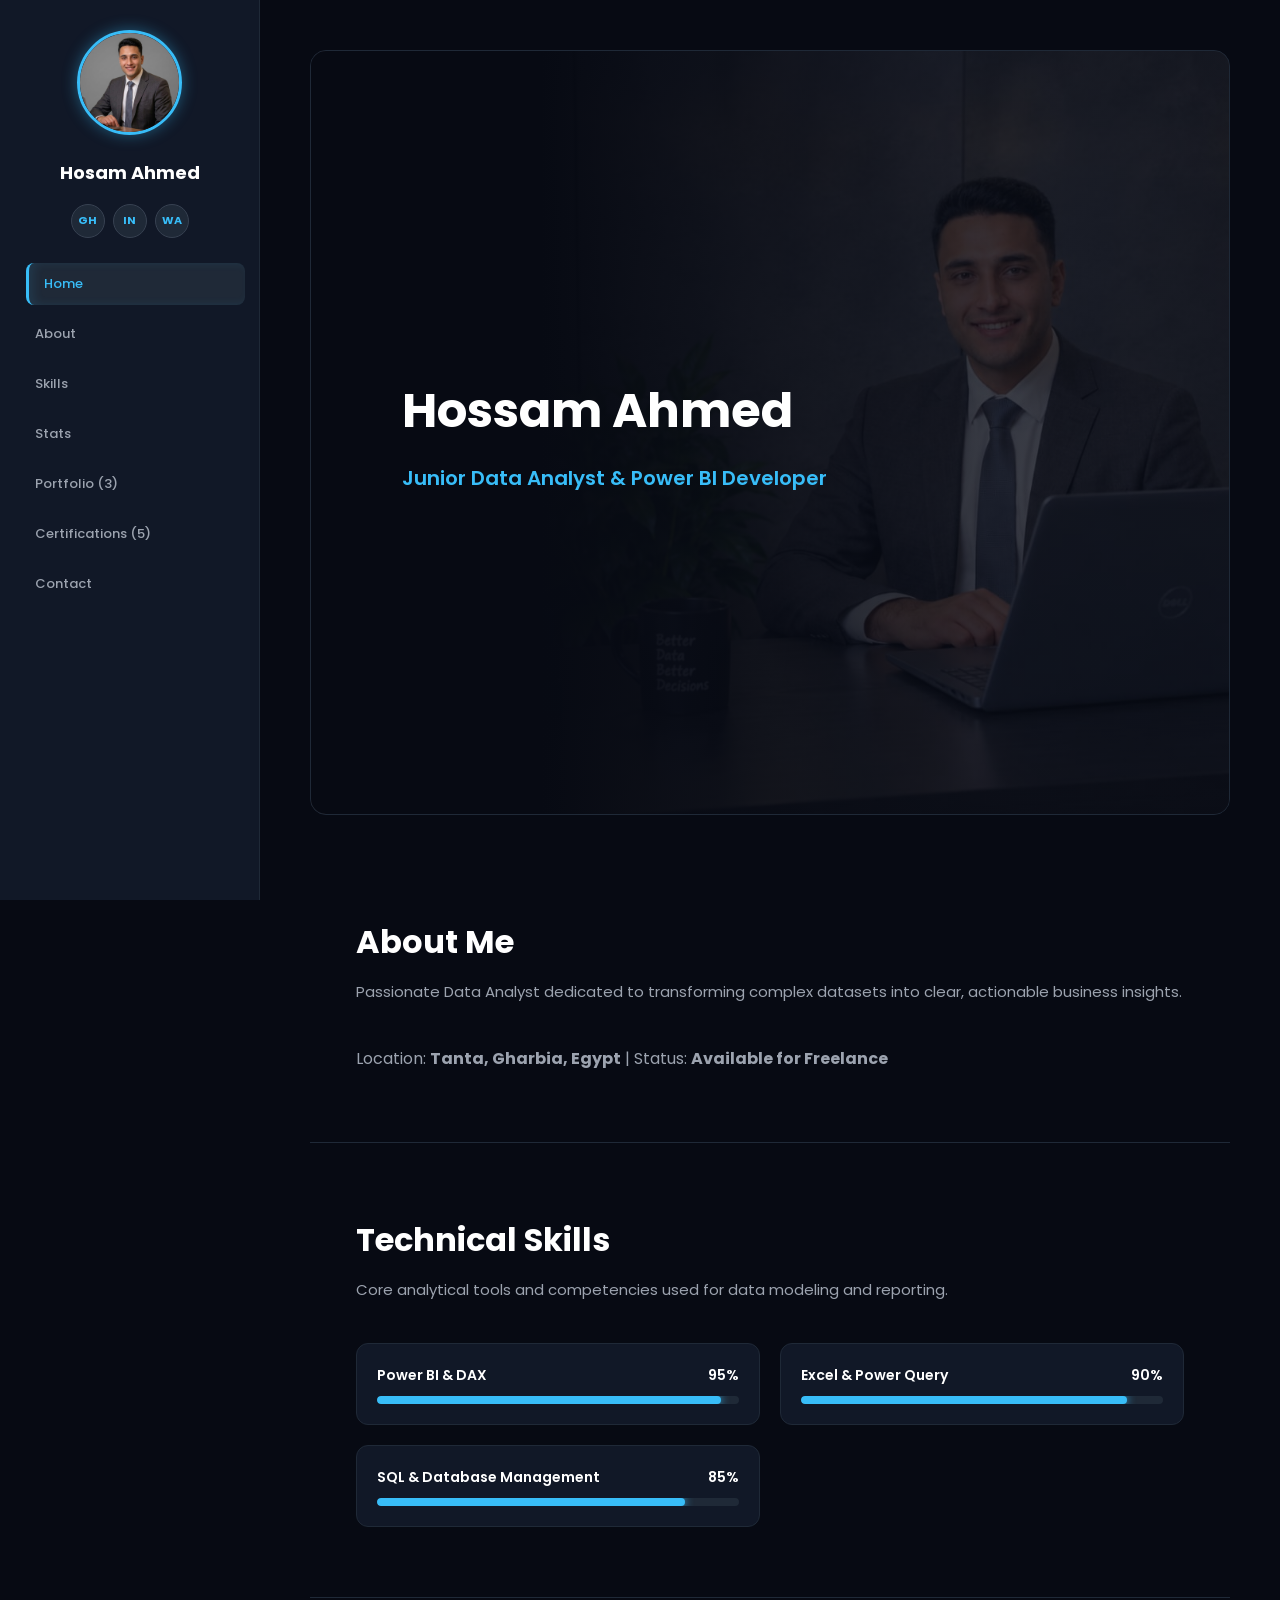
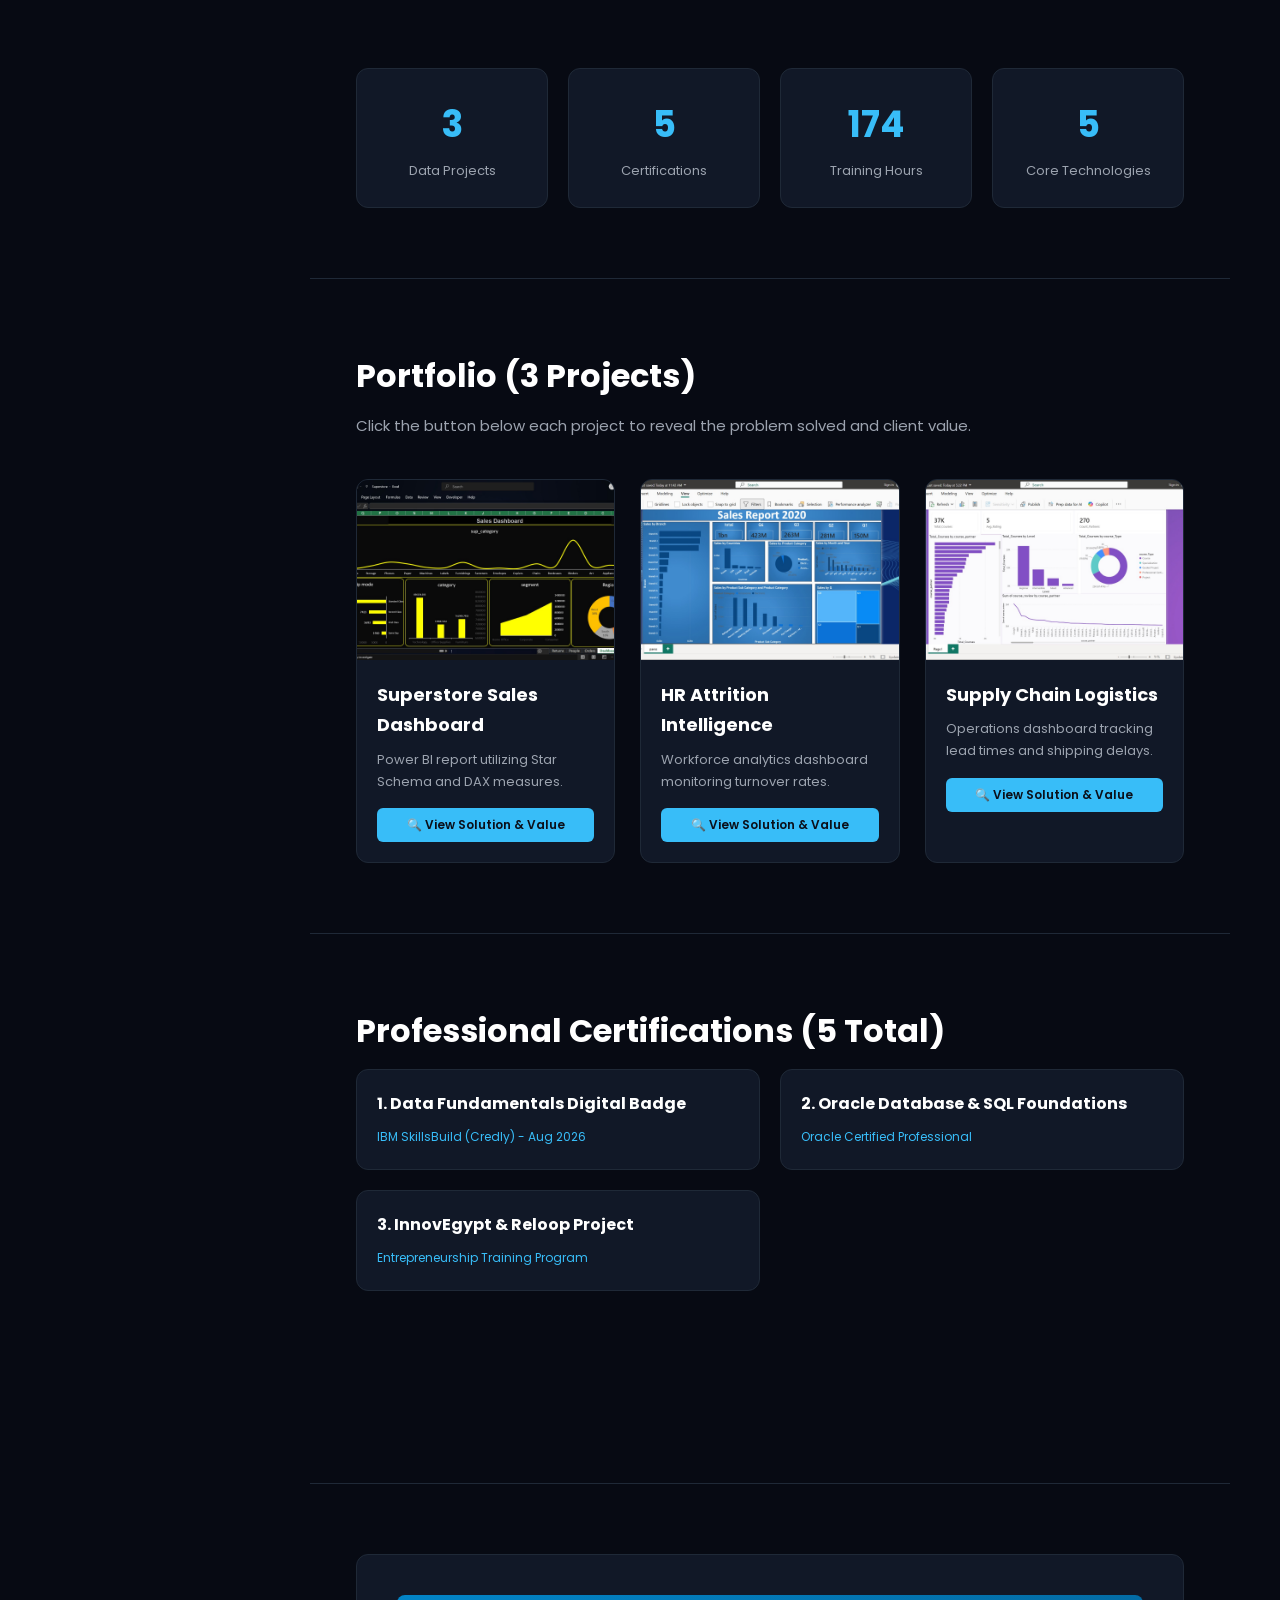
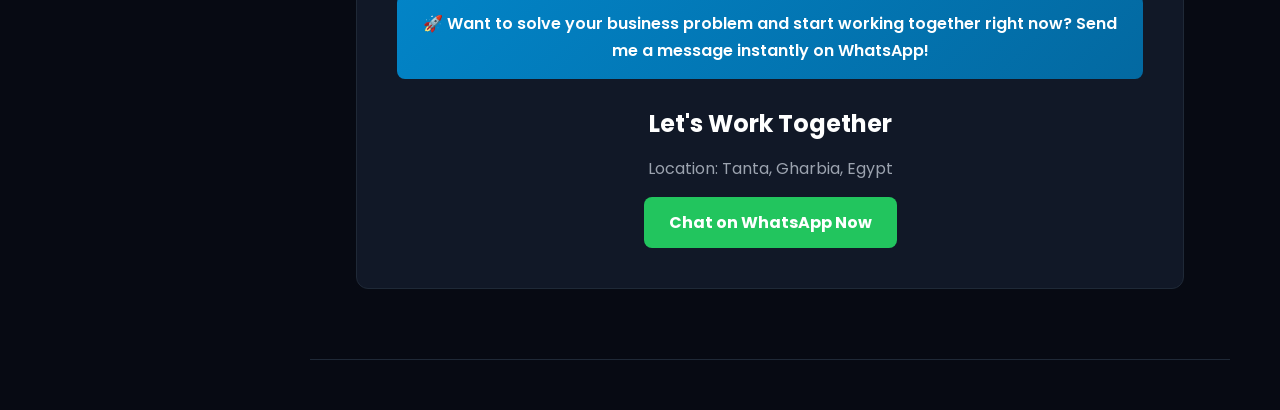
==== commit bb22d6f4: "Refactor CSS for main content and animations" ====
--- a/index.html
+++ b/index.html
@@ -35,13 +35,37 @@
     .navmenu a{ display:block; color:#9ca3af; text-decoration:none; padding:10px 15px; border-radius:8px; transition:0.3s; font-size:13px; font-weight: 500; }
     .navmenu a:hover, .navmenu a.active{ background:#1f2937; color:#38bdf8; transform: translateX(6px); border-left: 3px solid #38bdf8; box-shadow: inset 5px 0 10px rgba(56, 189, 248, 0.1); }
 
-    /* Main Content & Scroll Animations */
+    /* Main Content */
     main{ margin-left:260px; padding:50px; }
     section{ padding:70px 0; border-bottom:1px solid #1f2937; opacity: 0; transform: translateY(30px); transition: opacity 0.8s ease-out, transform 0.8s ease-out; }
     section.visible { opacity: 1; transform: translateY(0); }
     
     h2.section-title{ font-size:32px; color:#fff; margin-bottom:10px; font-weight: 700; position: relative; }
     p.section-desc{ color:#9ca3af; margin-bottom:40px; font-size: 15px; }
+
+    /* UI/UX Slide-In Staggered Animations for Grid Items */
+    .skills-grid > *, .stats-grid > *, .portfolio-grid > *, .cert-grid > * {
+      opacity: 0;
+      transform: translateX(-50px) scale(0.95);
+      transition: opacity 0.6s ease-out, transform 0.6s ease-out;
+    }
+
+    section.visible .skills-grid > *:nth-child(1),
+    section.visible .stats-grid > *:nth-child(1),
+    section.visible .portfolio-grid > *:nth-child(1),
+    section.visible .cert-grid > *:nth-child(1) { opacity: 1; transform: translateX(0) scale(1); transition-delay: 0.1s; }
+
+    section.visible .skills-grid > *:nth-child(2),
+    section.visible .stats-grid > *:nth-child(2),
+    section.visible .portfolio-grid > *:nth-child(2),
+    section.visible .cert-grid > *:nth-child(2) { opacity: 1; transform: translateX(0) scale(1); transition-delay: 0.2s; }
+
+    section.visible .skills-grid > *:nth-child(3),
+    section.visible .stats-grid > *:nth-child(3),
+    section.visible .portfolio-grid > *:nth-child(3),
+    section.visible .cert-grid > *:nth-child(3) { opacity: 1; transform: translateX(0) scale(1); transition-delay: 0.3s; }
+
+    section.visible .stats-grid > *:nth-child(4) { opacity: 1; transform: translateX(0) scale(1); transition-delay: 0.4s; }
 
     /* Hero Section */
     .hero{ min-height:85vh; display:flex; flex-direction:column; justify-content:center; position:relative; overflow:hidden; border-radius:16px; padding:50px; margin-bottom:30px; background:#111827; border:1px solid #1f2937; transition: 0.3s; }
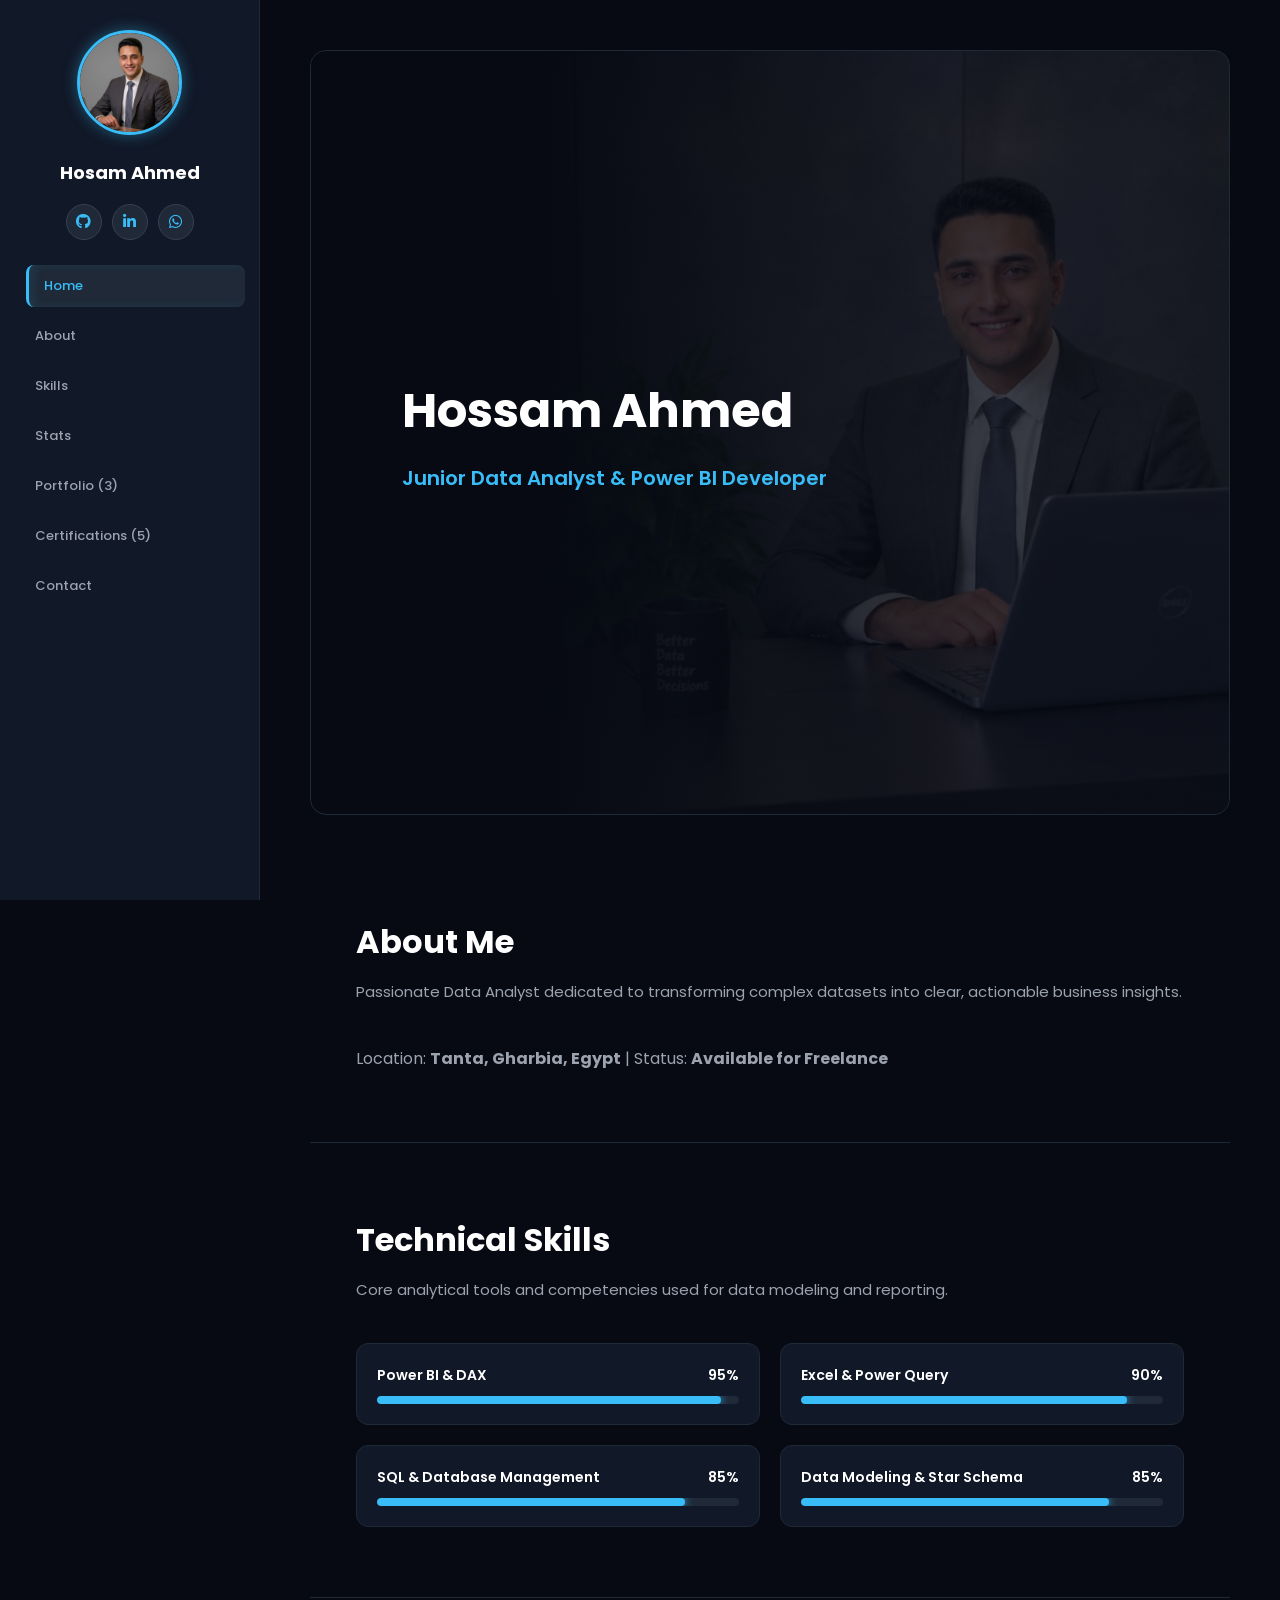
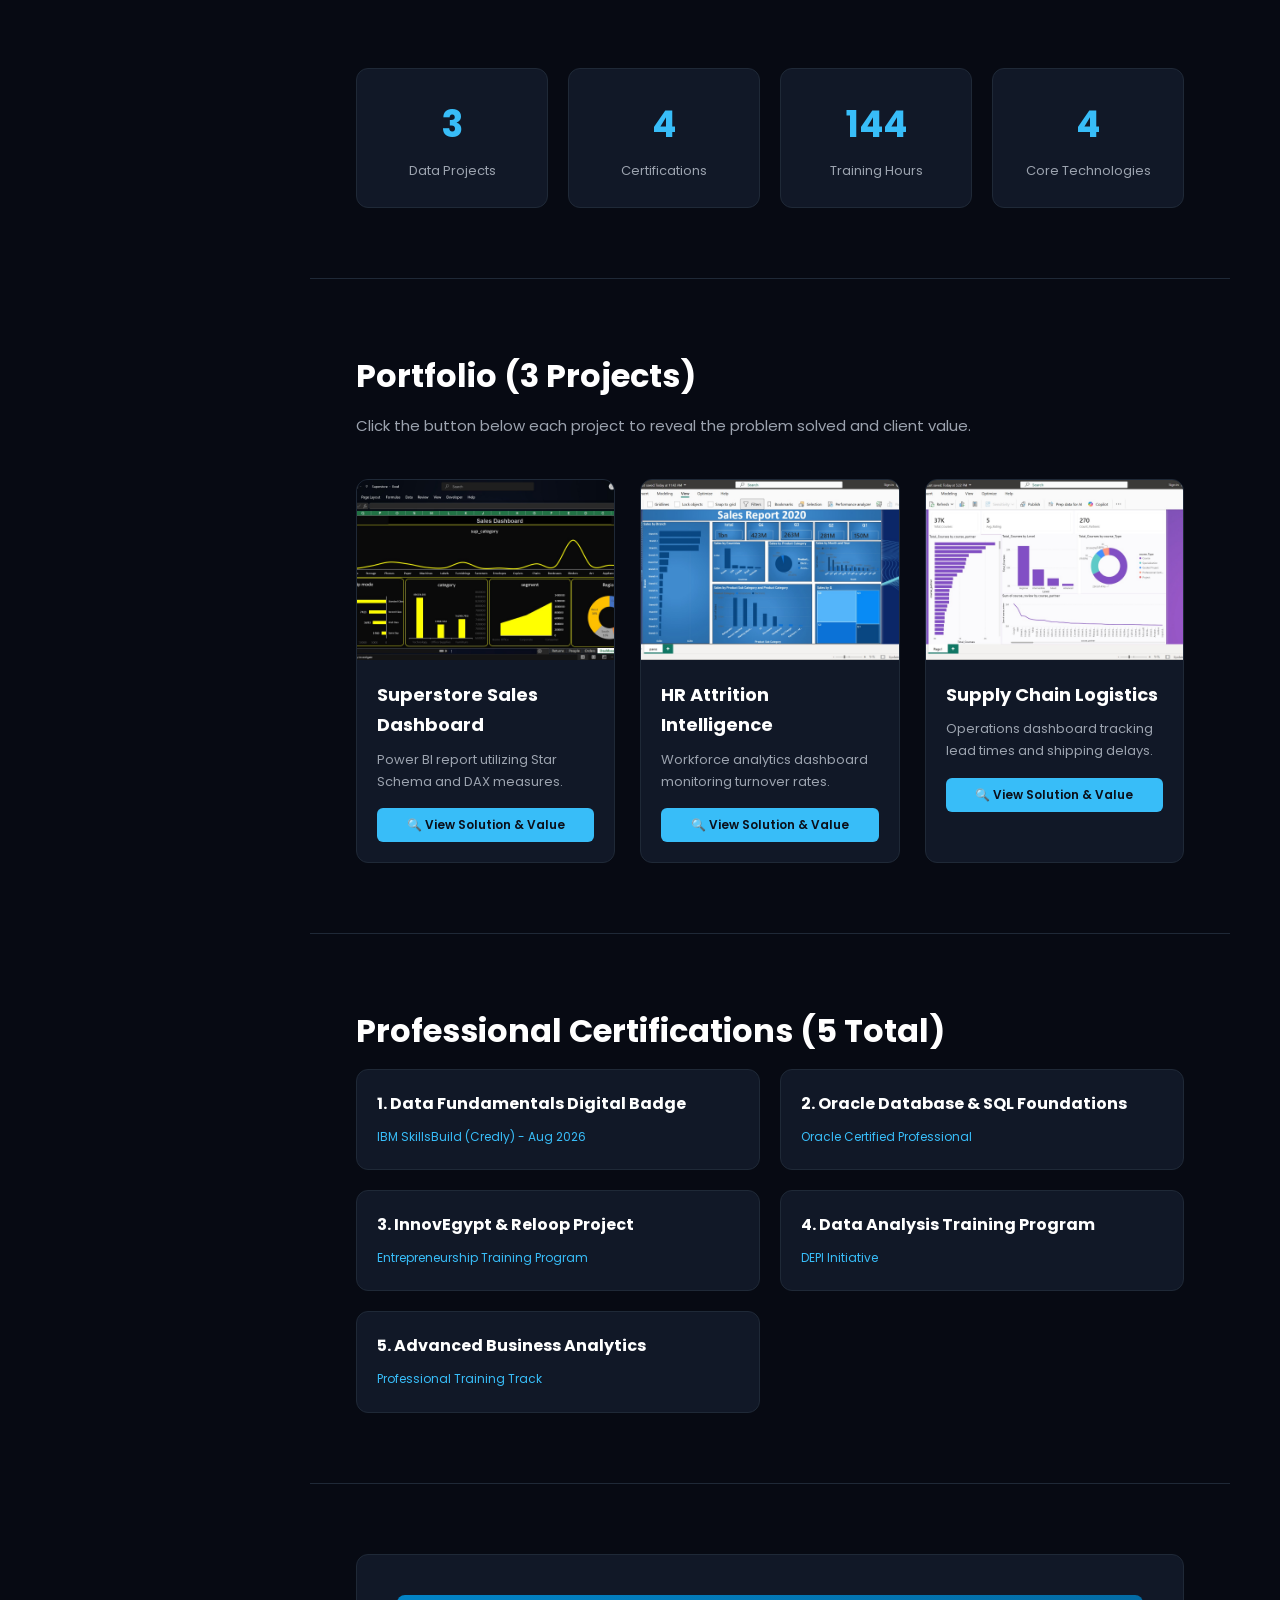
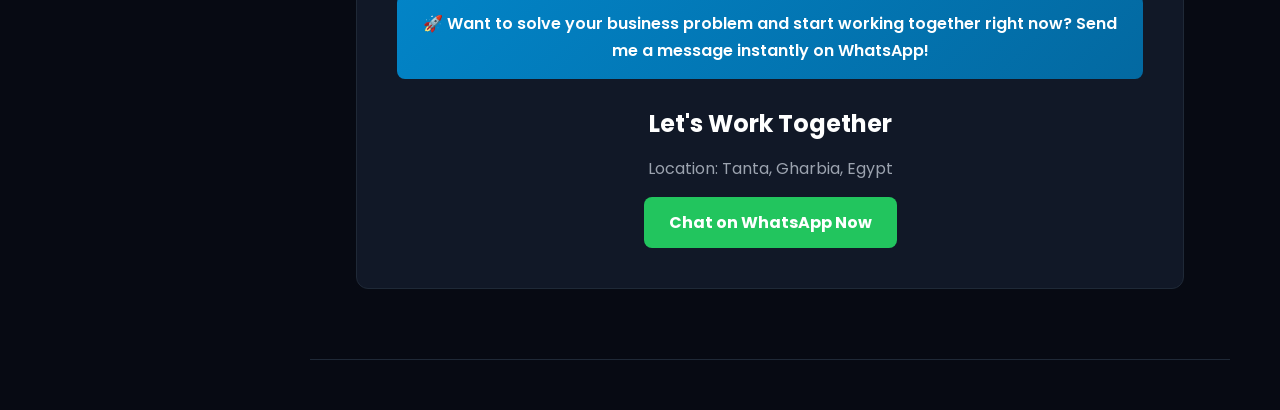
==== commit 016b96fc: "Enhance social links with FontAwesome icons Updated social links to use FontAwesome icons and adjust" ====
--- a/index.html
+++ b/index.html
@@ -5,6 +5,8 @@
   <meta name="viewport" content="width=device-width, initial-scale=1.0">
   <title>Hossam Ahmed | Junior Data Analyst</title>
   <link href="https://fonts.googleapis.com/css2?family=Poppins:wght@300;400;500;600;700&display=swap" rel="stylesheet">
+  <!-- FontAwesome for Real Social Icons -->
+  <link rel="stylesheet" href="https://cdnjs.cloudflare.com/ajax/libs/font-awesome/6.4.0/css/all.min.css">
   <style>
     *{ margin:0; padding:0; box-sizing:border-box; font-family:'Poppins', sans-serif; }
     html{ scroll-behavior: smooth; }
@@ -25,10 +27,10 @@
 
     h1.sitename{ font-size:18px; text-align:center; color:#fff; margin-bottom:15px; }
     
-    /* Social Links */
-    .social-links{ display:flex; justify-content:center; gap:8px; margin-bottom:25px; }
-    .social-links a{ width:34px; height:34px; background:#1f2937; color:#38bdf8; border-radius:50%; display:flex; align-items:center; justify-content:center; text-decoration:none; font-weight:bold; font-size:11px; transition:0.3s; border:1px solid #374151; }
-    .social-links a:hover{ background:#38bdf8; color:#070a13; transform: translateY(-3px) scale(1.1); box-shadow: 0 0 10px #38bdf8; }
+    /* Social Links with Real Icons */
+    .social-links{ display:flex; justify-content:center; gap:10px; margin-bottom:25px; }
+    .social-links a{ width:36px; height:36px; background:#1f2937; color:#38bdf8; border-radius:50%; display:flex; align-items:center; justify-content:center; text-decoration:none; font-size:15px; transition:0.3s; border:1px solid #374151; }
+    .social-links a:hover{ background:#38bdf8; color:#070a13; transform: translateY(-3px) scale(1.1); box-shadow: 0 0 12px #38bdf8; }
 
     .navmenu ul{ list-style:none; }
     .navmenu li{ margin-bottom:8px; }
@@ -37,35 +39,52 @@
 
     /* Main Content */
     main{ margin-left:260px; padding:50px; }
-    section{ padding:70px 0; border-bottom:1px solid #1f2937; opacity: 0; transform: translateY(30px); transition: opacity 0.8s ease-out, transform 0.8s ease-out; }
+    section{ padding:70px 0; border-bottom:1px solid #1f2937; opacity: 0; transform: translateY(40px); transition: opacity 0.8s ease-out, transform 0.8s ease-out; }
     section.visible { opacity: 1; transform: translateY(0); }
     
     h2.section-title{ font-size:32px; color:#fff; margin-bottom:10px; font-weight: 700; position: relative; }
     p.section-desc{ color:#9ca3af; margin-bottom:40px; font-size: 15px; }
 
-    /* UI/UX Slide-In Staggered Animations for Grid Items */
+    /* Advanced Sequential Slide-In Animations (خبطة وراء خبطة ومن الجانب) */
     .skills-grid > *, .stats-grid > *, .portfolio-grid > *, .cert-grid > * {
       opacity: 0;
-      transform: translateX(-50px) scale(0.95);
-      transition: opacity 0.6s ease-out, transform 0.6s ease-out;
-    }
-
+      transform: translateX(-70px) scale(0.9);
+      transition: opacity 0.6s cubic-bezier(0.16, 1, 0.3, 1), transform 0.6s cubic-bezier(0.16, 1, 0.3, 1);
+    }
+
+    /* Alternate coming directions for a stunning UI/UX effect */
+    .skills-grid > *:nth-child(even),
+    .stats-grid > *:nth-child(even),
+    .portfolio-grid > *:nth-child(even),
+    .cert-grid > *:nth-child(even) {
+      transform: translateX(70px) scale(0.9);
+    }
+
+    section.visible .skills-grid > *,
+    section.visible .stats-grid > *,
+    section.visible .portfolio-grid > *,
+    section.visible .cert-grid > * {
+      opacity: 1;
+      transform: translateX(0) scale(1);
+    }
+
+    /* Staggered Delay for sequential dropping (خبط خبط خبط) */
     section.visible .skills-grid > *:nth-child(1),
     section.visible .stats-grid > *:nth-child(1),
     section.visible .portfolio-grid > *:nth-child(1),
-    section.visible .cert-grid > *:nth-child(1) { opacity: 1; transform: translateX(0) scale(1); transition-delay: 0.1s; }
+    section.visible .cert-grid > *:nth-child(1) { transition-delay: 0.1s; }
 
     section.visible .skills-grid > *:nth-child(2),
     section.visible .stats-grid > *:nth-child(2),
     section.visible .portfolio-grid > *:nth-child(2),
-    section.visible .cert-grid > *:nth-child(2) { opacity: 1; transform: translateX(0) scale(1); transition-delay: 0.2s; }
+    section.visible .cert-grid > *:nth-child(2) { transition-delay: 0.25s; }
 
     section.visible .skills-grid > *:nth-child(3),
     section.visible .stats-grid > *:nth-child(3),
     section.visible .portfolio-grid > *:nth-child(3),
-    section.visible .cert-grid > *:nth-child(3) { opacity: 1; transform: translateX(0) scale(1); transition-delay: 0.3s; }
-
-    section.visible .stats-grid > *:nth-child(4) { opacity: 1; transform: translateX(0) scale(1); transition-delay: 0.4s; }
+    section.visible .cert-grid > *:nth-child(3) { transition-delay: 0.4s; }
+
+    section.visible .stats-grid > *:nth-child(4) { transition-delay: 0.55s; }
 
     /* Hero Section */
     .hero{ min-height:85vh; display:flex; flex-direction:column; justify-content:center; position:relative; overflow:hidden; border-radius:16px; padding:50px; margin-bottom:30px; background:#111827; border:1px solid #1f2937; transition: 0.3s; }
@@ -134,11 +153,11 @@
     </div>
     <h1 class="sitename">Hosam Ahmed</h1>
     
-    <!-- Social Links -->
+    <!-- Real Social Icons -->
     <div class="social-links">
-      <a href="https://github.com/hossamahmed-data" target="_blank" title="GitHub">GH</a>
-      <a href="https://www.linkedin.com/in/hosam-ahmed-6849103a7" target="_blank" title="LinkedIn">IN</a>
-      <a href="https://wa.me/201099371851" target="_blank" title="WhatsApp">WA</a>
+      <a href="https://github.com/hossamahmed-data" target="_blank" title="GitHub"><i class="fa-brands fa-github"></i></a>
+      <a href="https://www.linkedin.com/in/hosam-ahmed-6849103a7" target="_blank" title="LinkedIn"><i class="fa-brands fa-linkedin-in"></i></a>
+      <a href="https://wa.me/201099371851" target="_blank" title="WhatsApp"><i class="fa-brands fa-whatsapp"></i></a>
     </div>
 
     <nav class="navmenu">
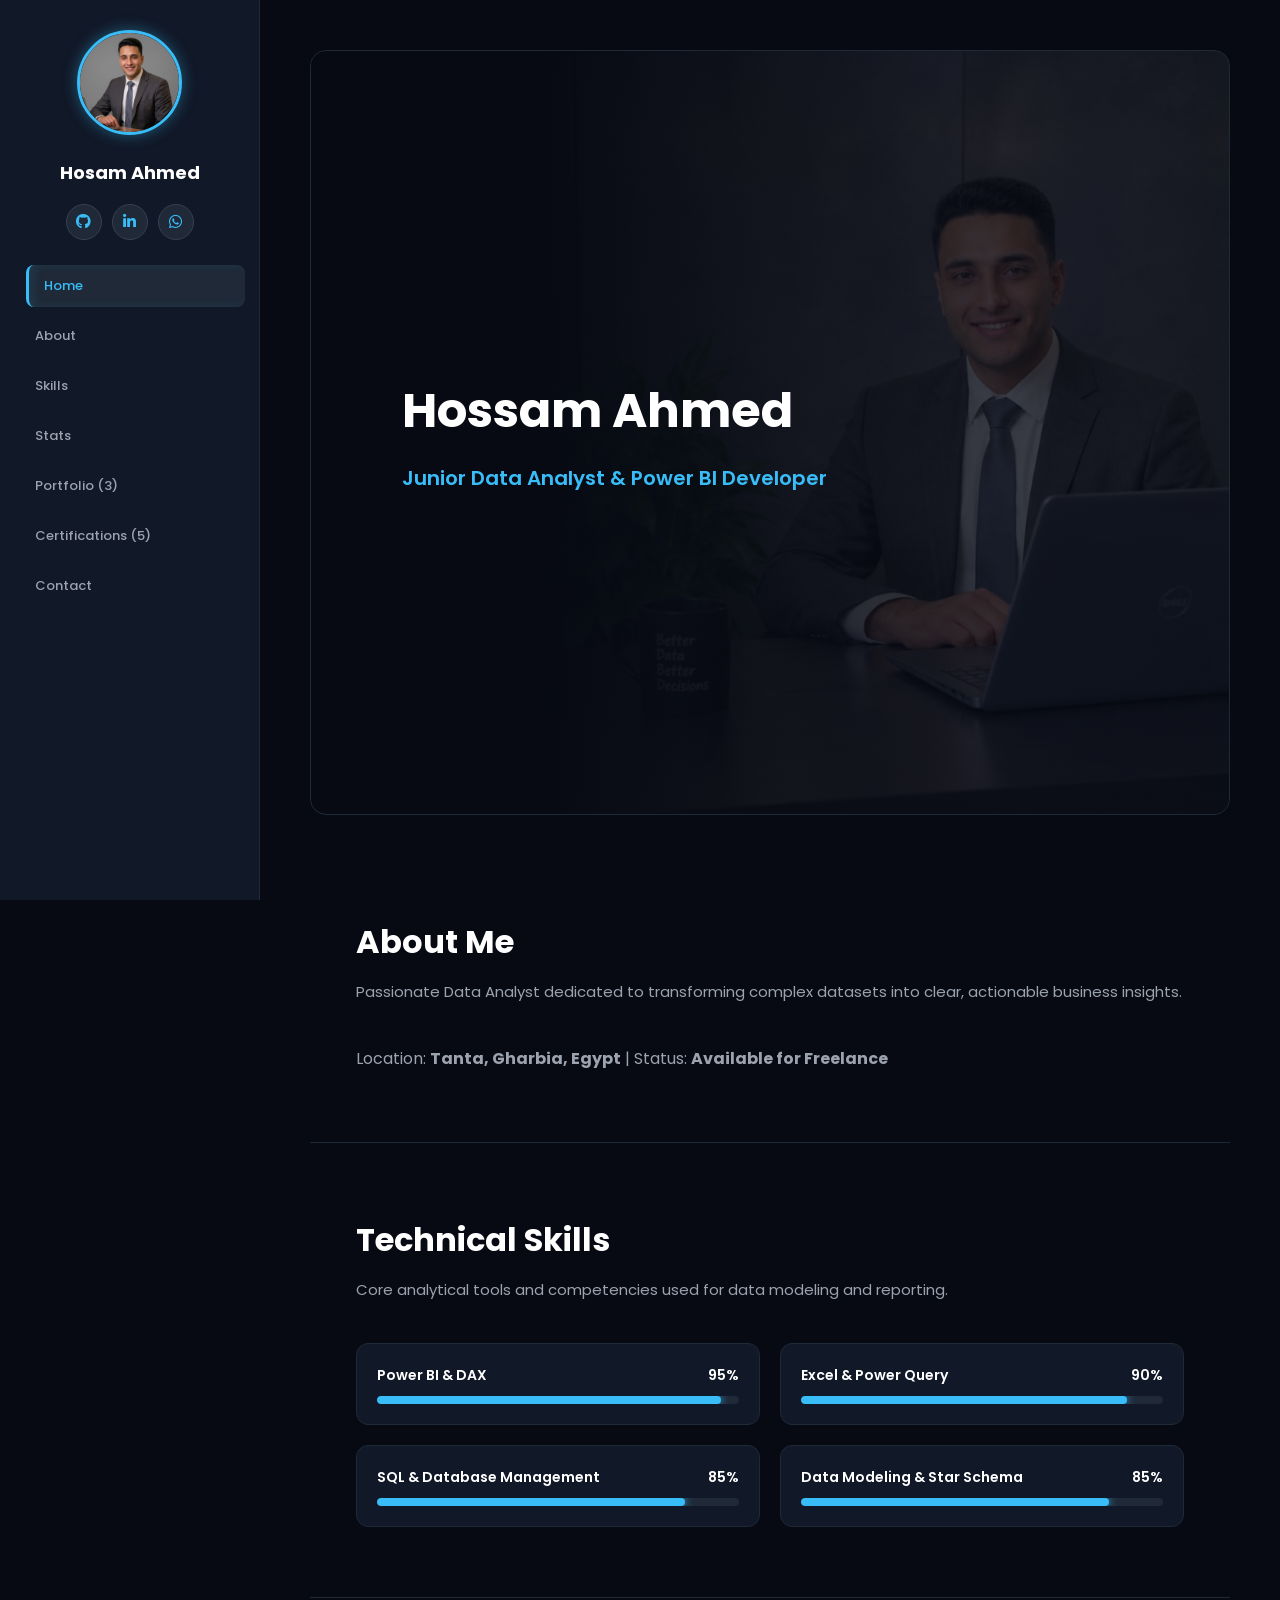
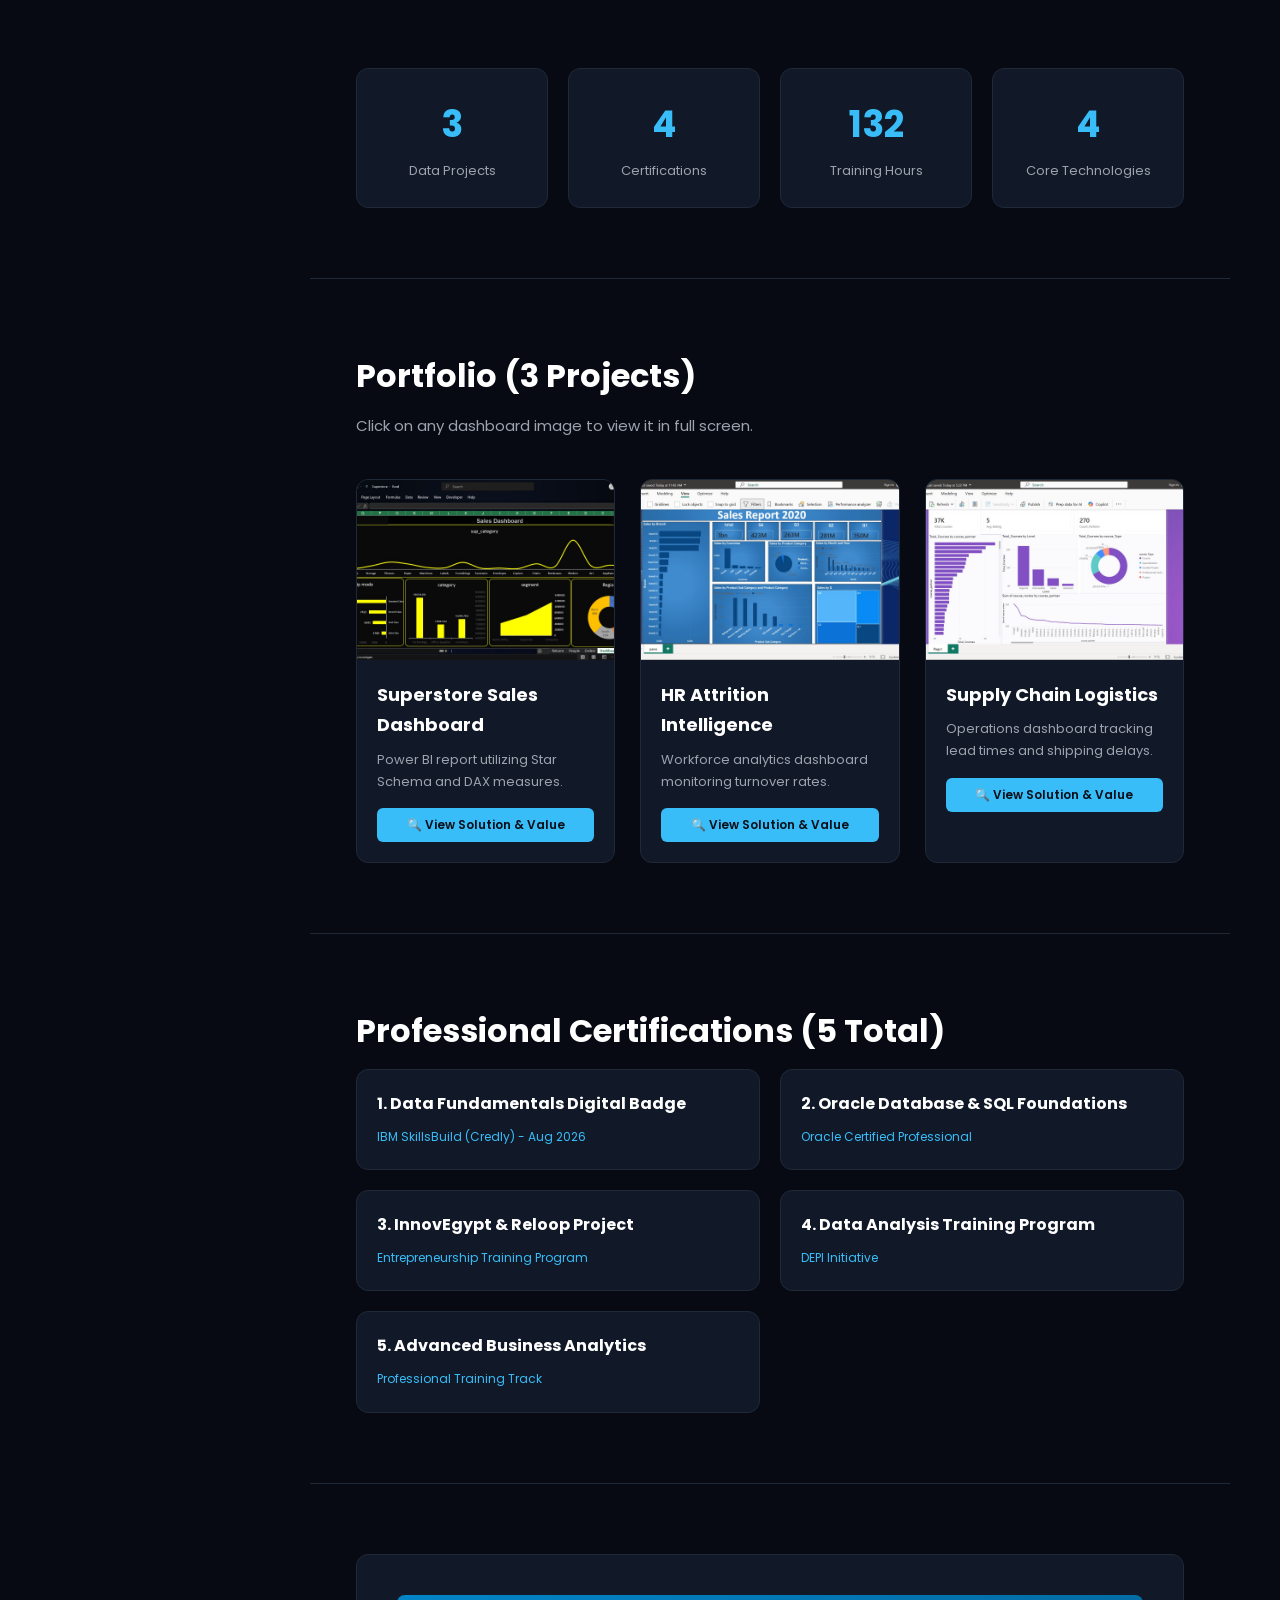
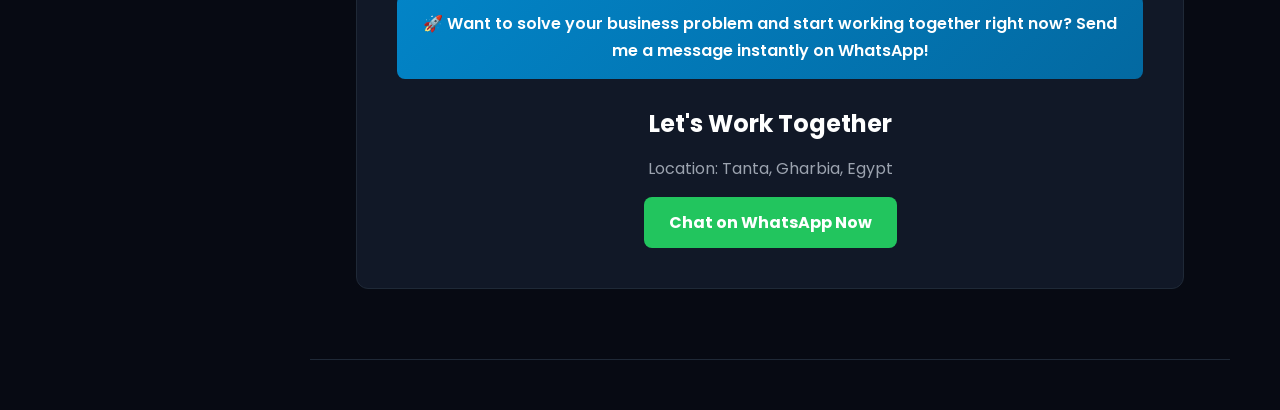
==== commit d35d6f60: "Implement lightbox modal for portfolio images Added lightbox modal functionality for fullscreen imag" ====
--- a/index.html
+++ b/index.html
@@ -45,14 +45,13 @@
     h2.section-title{ font-size:32px; color:#fff; margin-bottom:10px; font-weight: 700; position: relative; }
     p.section-desc{ color:#9ca3af; margin-bottom:40px; font-size: 15px; }
 
-    /* Advanced Sequential Slide-In Animations (خبطة وراء خبطة ومن الجانب) */
+    /* Advanced Sequential Slide-In Animations */
     .skills-grid > *, .stats-grid > *, .portfolio-grid > *, .cert-grid > * {
       opacity: 0;
       transform: translateX(-70px) scale(0.9);
       transition: opacity 0.6s cubic-bezier(0.16, 1, 0.3, 1), transform 0.6s cubic-bezier(0.16, 1, 0.3, 1);
     }
 
-    /* Alternate coming directions for a stunning UI/UX effect */
     .skills-grid > *:nth-child(even),
     .stats-grid > *:nth-child(even),
     .portfolio-grid > *:nth-child(even),
@@ -68,7 +67,6 @@
       transform: translateX(0) scale(1);
     }
 
-    /* Staggered Delay for sequential dropping (خبط خبط خبط) */
     section.visible .skills-grid > *:nth-child(1),
     section.visible .stats-grid > *:nth-child(1),
     section.visible .portfolio-grid > *:nth-child(1),
@@ -110,11 +108,11 @@
     .skill-bar{ width:100%; height:8px; background:#1f2937; border-radius:4px; overflow:hidden; }
     .skill-progress{ height:100%; background:#38bdf8; border-radius:4px; width:0; transition: width 1.5s ease-in-out; box-shadow: 0 0 10px #38bdf8; }
 
-    /* Portfolio (3 Projects) with Glow Hover */
+    /* Portfolio (3 Projects) with Glow Hover & Zoom Cursor */
     .portfolio-grid{ display:grid; grid-template-columns:repeat(3, 1fr); gap:25px; }
     .portfolio-item{ background:#111827; border-radius:12px; overflow:hidden; border:1px solid #1f2937; transition: all 0.4s ease; }
     .portfolio-item:hover{ transform: translateY(-8px); border-color:#38bdf8; box-shadow: 0 0 30px rgba(56, 189, 248, 0.4); background: linear-gradient(145deg, #111827, #162238); }
-    .portfolio-item img{ width:100%; height:180px; object-fit:cover; display:block; cursor:pointer; transition: transform 0.5s; }
+    .portfolio-item img{ width:100%; height:180px; object-fit:cover; display:block; cursor:zoom-in; transition: transform 0.5s; }
     .portfolio-item:hover img{ transform: scale(1.06); }
     .portfolio-info{ padding:20px; }
     .portfolio-info h4{ font-size:18px; color:#fff; margin-bottom:8px; }
@@ -124,6 +122,13 @@
     .case-details-box{ display:none; margin-top:12px; background:#1f2937; padding:12px; border-radius:6px; font-size:12px; color:#e5e7eb; }
     .case-details-box.active{ display:block; }
 
+    /* Lightbox Modal for Fullscreen Image */
+    #lightbox-modal { display:none; position:fixed; inset:0; background:rgba(7, 10, 19, 0.92); z-index:999; justify-content:center; align-items:center; padding:20px; backdrop-filter: blur(5px); }
+    #lightbox-modal.active { display:flex; }
+    #lightbox-modal img { max-width:90%; max-height:85vh; border-radius:10px; border:2px solid #38bdf8; box-shadow: 0 0 40px rgba(56, 189, 248, 0.5); object-fit: contain; }
+    .close-lightbox { position:absolute; top:25px; right:35px; color:#fff; font-size:35px; cursor:pointer; transition:0.3s; }
+    .close-lightbox:hover { color:#38bdf8; transform: scale(1.1); }
+
     /* Certifications with Glow Hover */
     .cert-grid{ display:grid; grid-template-columns:repeat(2, 1fr); gap:20px; }
     .cert-card{ background:#111827; padding:20px; border-radius:12px; border:1px solid #1f2937; transition: all 0.4s ease; }
@@ -146,6 +151,12 @@
   </style>
 </head>
 <body>
+
+  <!-- Lightbox Modal for Fullscreen Dashboard Images -->
+  <div id="lightbox-modal" onclick="closeLightbox()">
+    <span class="close-lightbox">&times;</span>
+    <img id="lightbox-img" src="" alt="Fullscreen Dashboard">
+  </div>
 
   <header>
     <div class="profile-img">
@@ -244,16 +255,16 @@
       </div>
     </section>
 
-    <!-- Portfolio (3 Projects) -->
+    <!-- Portfolio (3 Projects with Fullscreen Image Click) -->
     <section id="portfolio">
       <div class="container">
         <h2 class="section-title">Portfolio (3 Projects)</h2>
-        <p class="section-desc">Click the button below each project to reveal the problem solved and client value.</p>
+        <p class="section-desc">Click on any dashboard image to view it in full screen.</p>
         
         <div class="portfolio-grid">
           <!-- Project 1 -->
           <div class="portfolio-item">
-            <img src="assets/img/project1.jpg.jpeg" alt="Project 1">
+            <img src="assets/img/project1.jpg.jpeg" alt="Superstore Sales Dashboard" onclick="openLightbox(this.src)">
             <div class="portfolio-info">
               <h4>Superstore Sales Dashboard</h4>
               <p>Power BI report utilizing Star Schema and DAX measures.</p>
@@ -267,7 +278,7 @@
 
           <!-- Project 2 -->
           <div class="portfolio-item">
-            <img src="assets/img/project2.jpg.jpeg" alt="Project 2">
+            <img src="assets/img/project2.jpg.jpeg" alt="HR Attrition Intelligence" onclick="openLightbox(this.src)">
             <div class="portfolio-info">
               <h4>HR Attrition Intelligence</h4>
               <p>Workforce analytics dashboard monitoring turnover rates.</p>
@@ -281,7 +292,7 @@
 
           <!-- Project 3 -->
           <div class="portfolio-item">
-            <img src="assets/img/project3.jpg.jpeg" alt="Project 3">
+            <img src="assets/img/project3.jpg.jpeg" alt="Supply Chain Logistics" onclick="openLightbox(this.src)">
             <div class="portfolio-info">
               <h4>Supply Chain Logistics</h4>
               <p>Operations dashboard tracking lead times and shipping delays.</p>
@@ -346,6 +357,19 @@
       if (box) {
         box.classList.toggle('active');
       }
+    }
+
+    // Lightbox Modal Functions
+    function openLightbox(imgSrc) {
+      const modal = document.getElementById('lightbox-modal');
+      const modalImg = document.getElementById('lightbox-img');
+      modalImg.src = imgSrc;
+      modal.classList.add('active');
+    }
+
+    function closeLightbox() {
+      const modal = document.getElementById('lightbox-modal');
+      modal.classList.remove('active');
     }
 
     // Scroll Animations, Counters & Skill Bars Observer
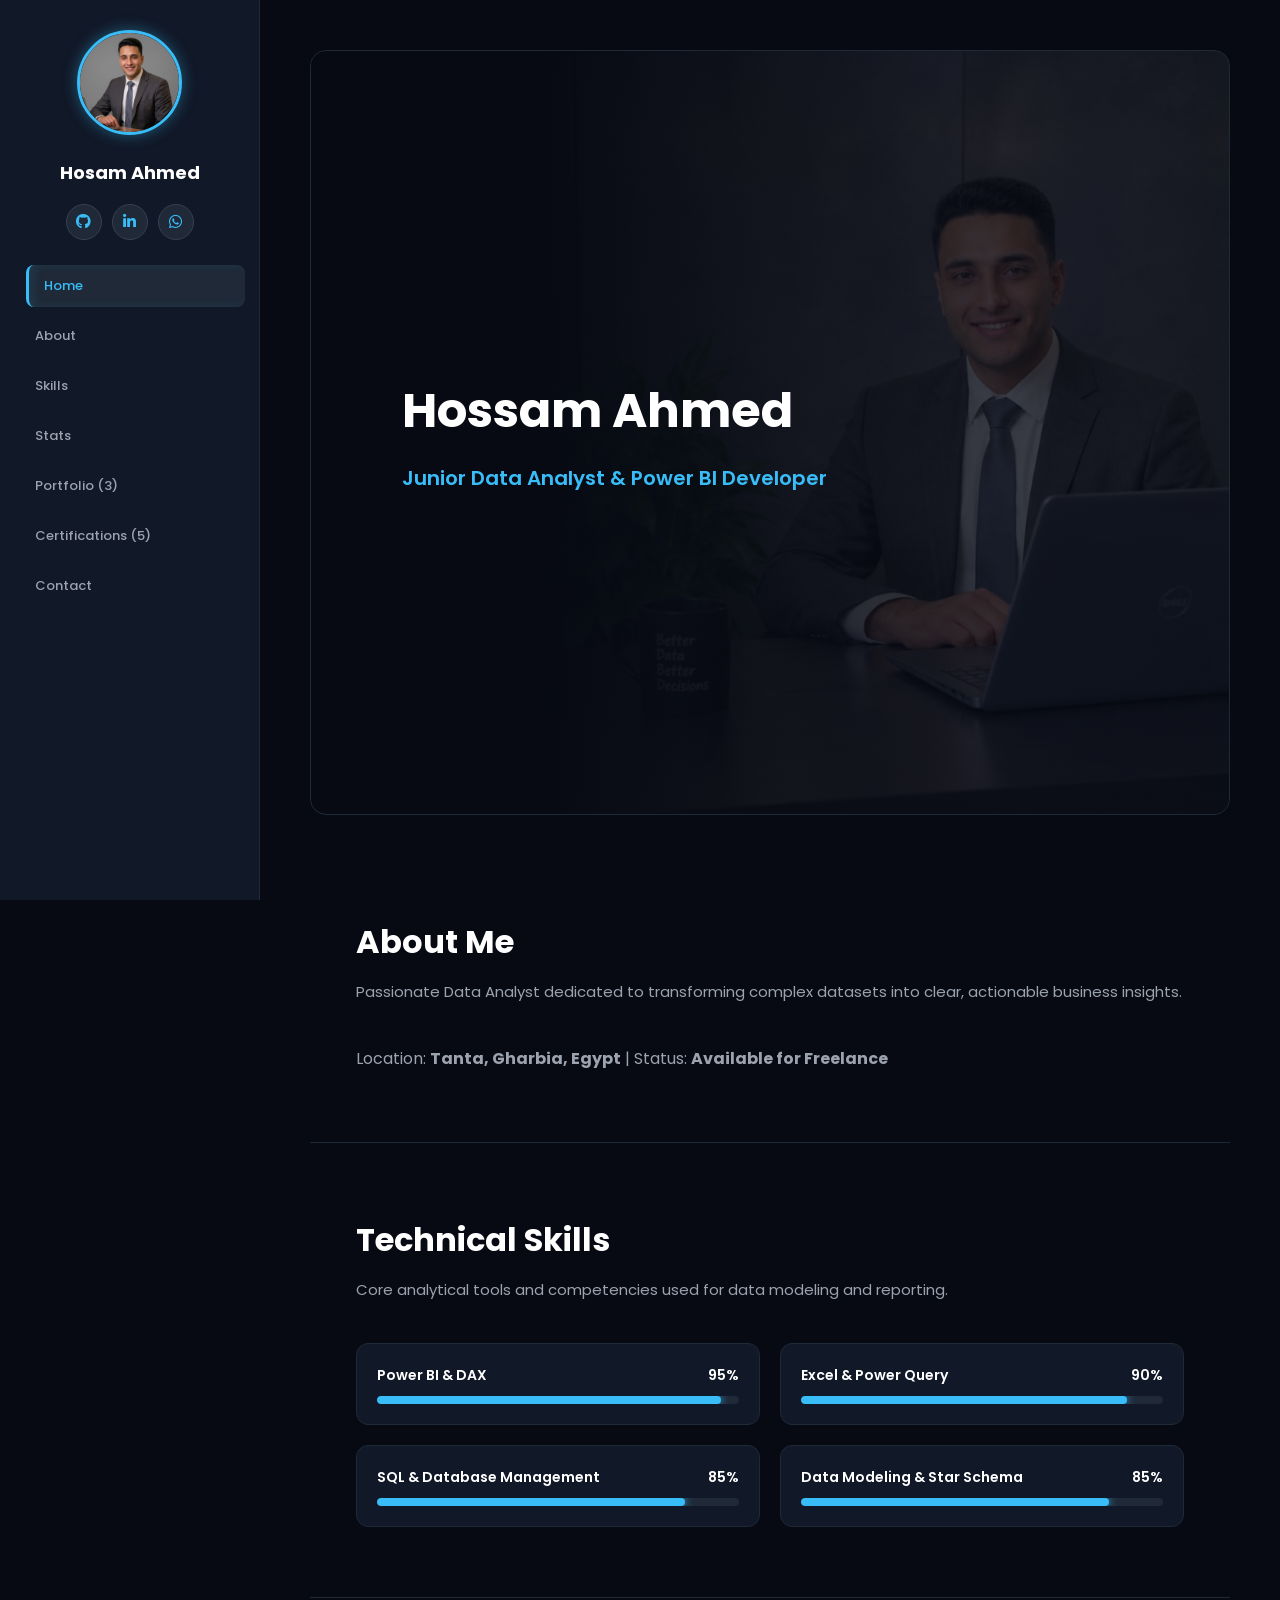
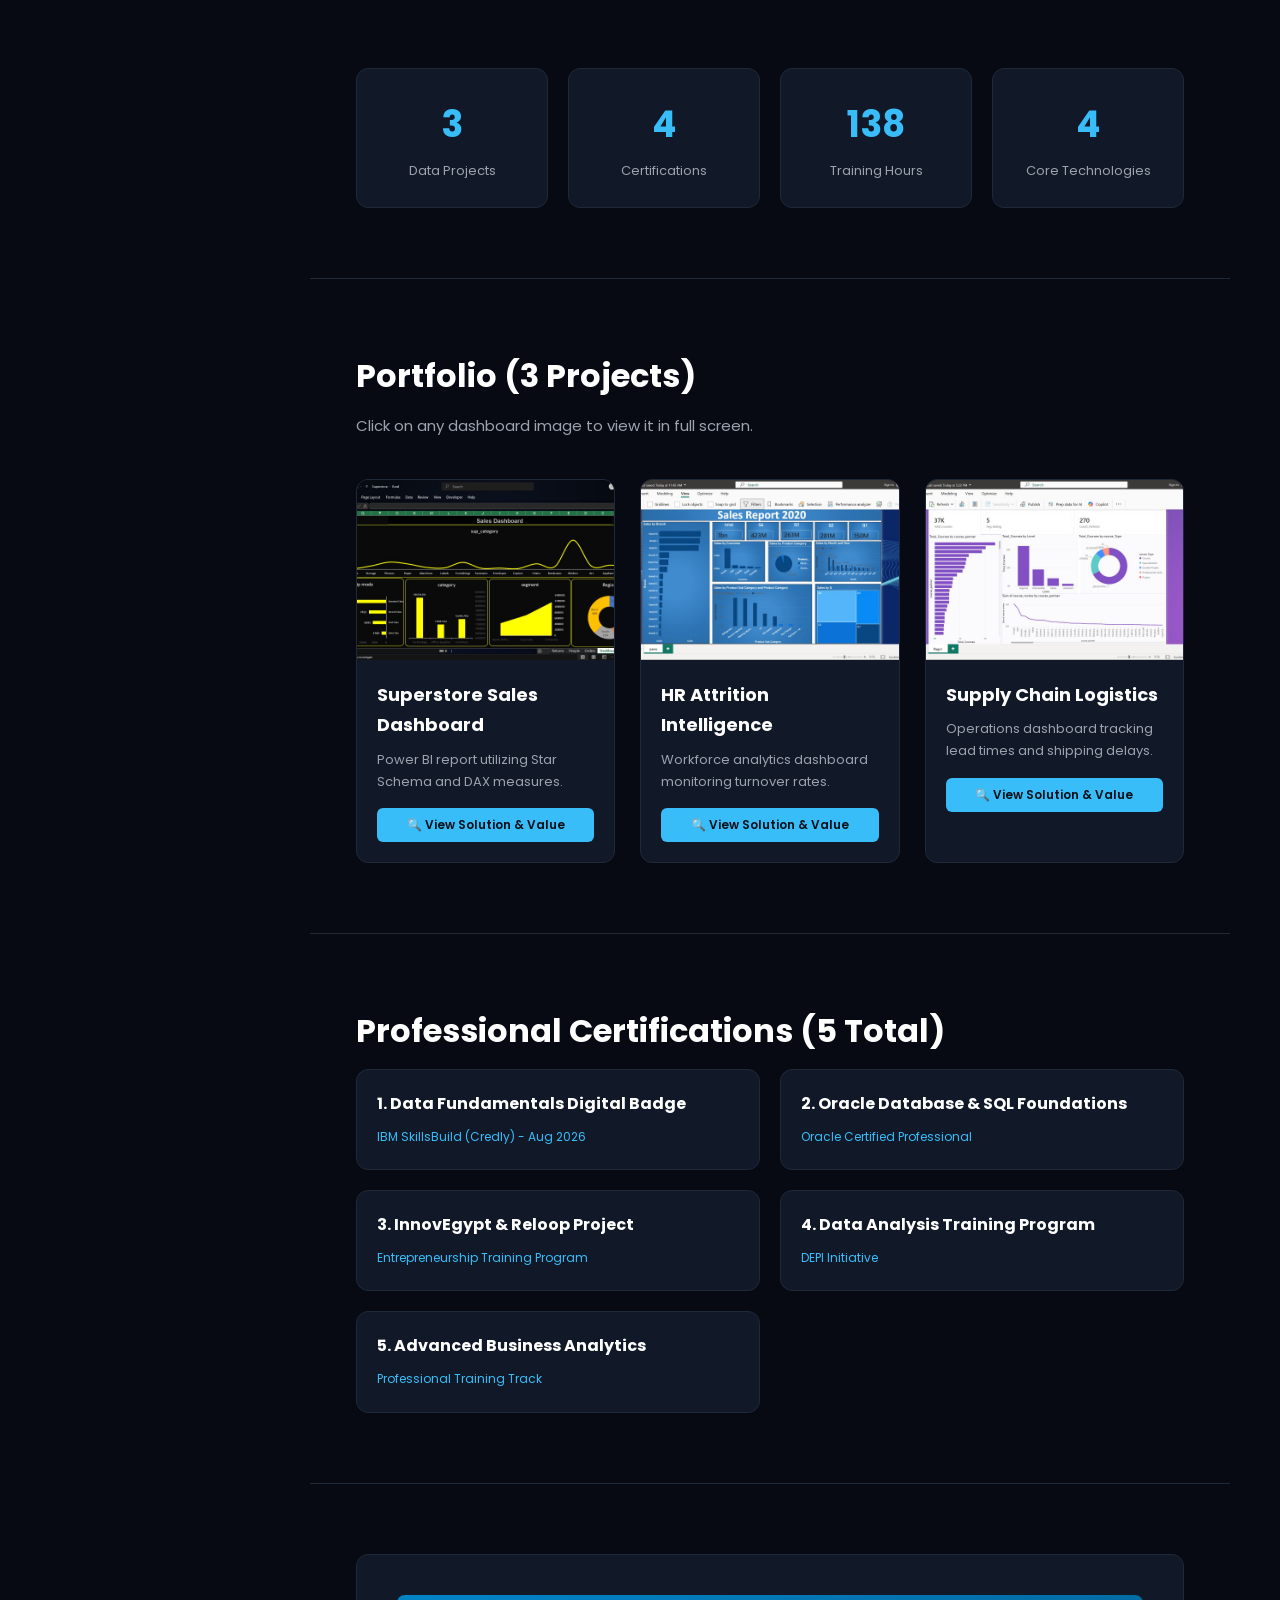
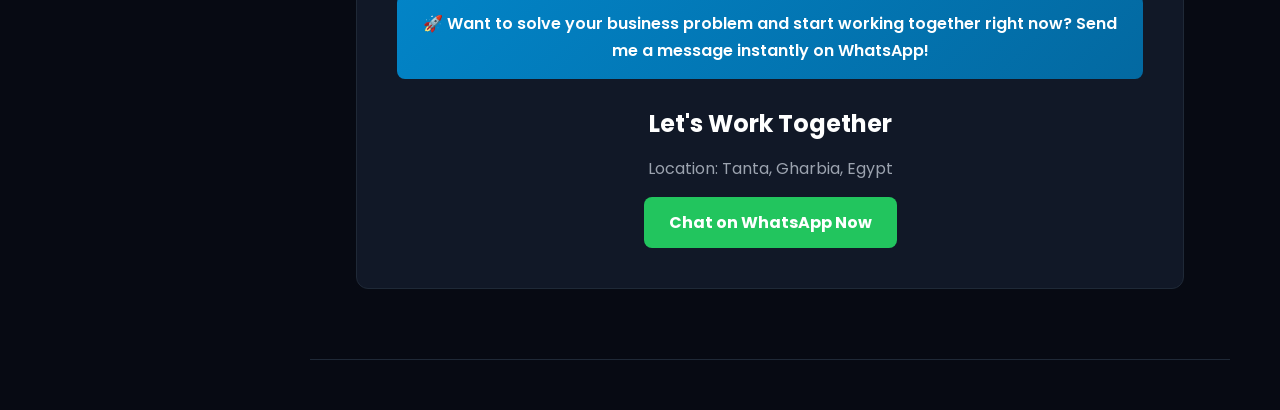
==== commit 631293f5: "Refine section animations and transitions in index.html Adjusted animation properties for sections a" ====
--- a/index.html
+++ b/index.html
@@ -39,24 +39,25 @@
 
     /* Main Content */
     main{ margin-left:260px; padding:50px; }
-    section{ padding:70px 0; border-bottom:1px solid #1f2937; opacity: 0; transform: translateY(40px); transition: opacity 0.8s ease-out, transform 0.8s ease-out; }
+    section{ padding:70px 0; border-bottom:1px solid #1f2937; opacity: 0; transform: translateY(30px); transition: opacity 0.8s ease-out, transform 0.8s ease-out; }
     section.visible { opacity: 1; transform: translateY(0); }
     
     h2.section-title{ font-size:32px; color:#fff; margin-bottom:10px; font-weight: 700; position: relative; }
     p.section-desc{ color:#9ca3af; margin-bottom:40px; font-size: 15px; }
 
-    /* Advanced Sequential Slide-In Animations */
+    /* Advanced Sequential Alternating Slide-In Animations (Left & Right Entry) */
     .skills-grid > *, .stats-grid > *, .portfolio-grid > *, .cert-grid > * {
       opacity: 0;
-      transform: translateX(-70px) scale(0.9);
-      transition: opacity 0.6s cubic-bezier(0.16, 1, 0.3, 1), transform 0.6s cubic-bezier(0.16, 1, 0.3, 1);
-    }
-
+      transform: translateX(-80px) scale(0.92);
+      transition: opacity 0.7s cubic-bezier(0.16, 1, 0.3, 1), transform 0.7s cubic-bezier(0.16, 1, 0.3, 1);
+    }
+
+    /* Elements at even positions slide in from the right */
     .skills-grid > *:nth-child(even),
     .stats-grid > *:nth-child(even),
     .portfolio-grid > *:nth-child(even),
     .cert-grid > *:nth-child(even) {
-      transform: translateX(70px) scale(0.9);
+      transform: translateX(80px) scale(0.92);
     }
 
     section.visible .skills-grid > *,
@@ -67,6 +68,7 @@
       transform: translateX(0) scale(1);
     }
 
+    /* Staggered Timings */
     section.visible .skills-grid > *:nth-child(1),
     section.visible .stats-grid > *:nth-child(1),
     section.visible .portfolio-grid > *:nth-child(1),
